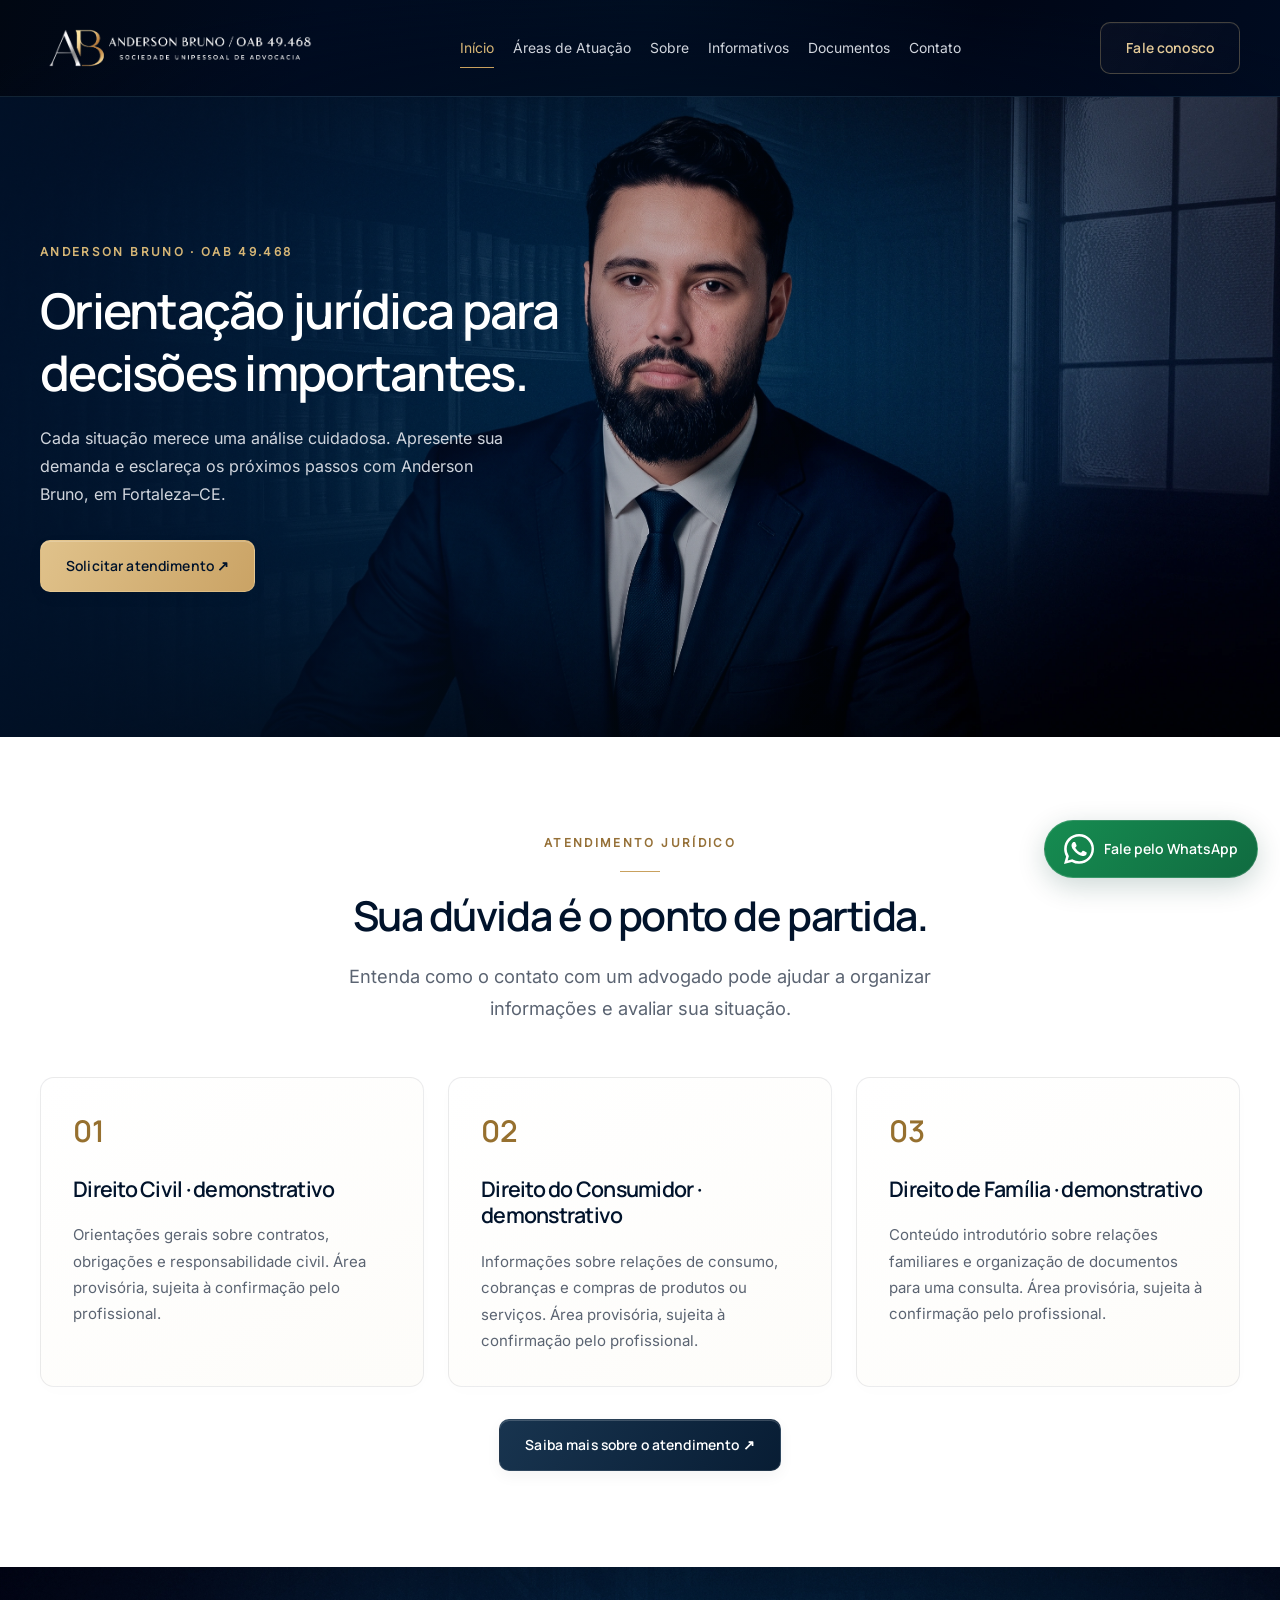
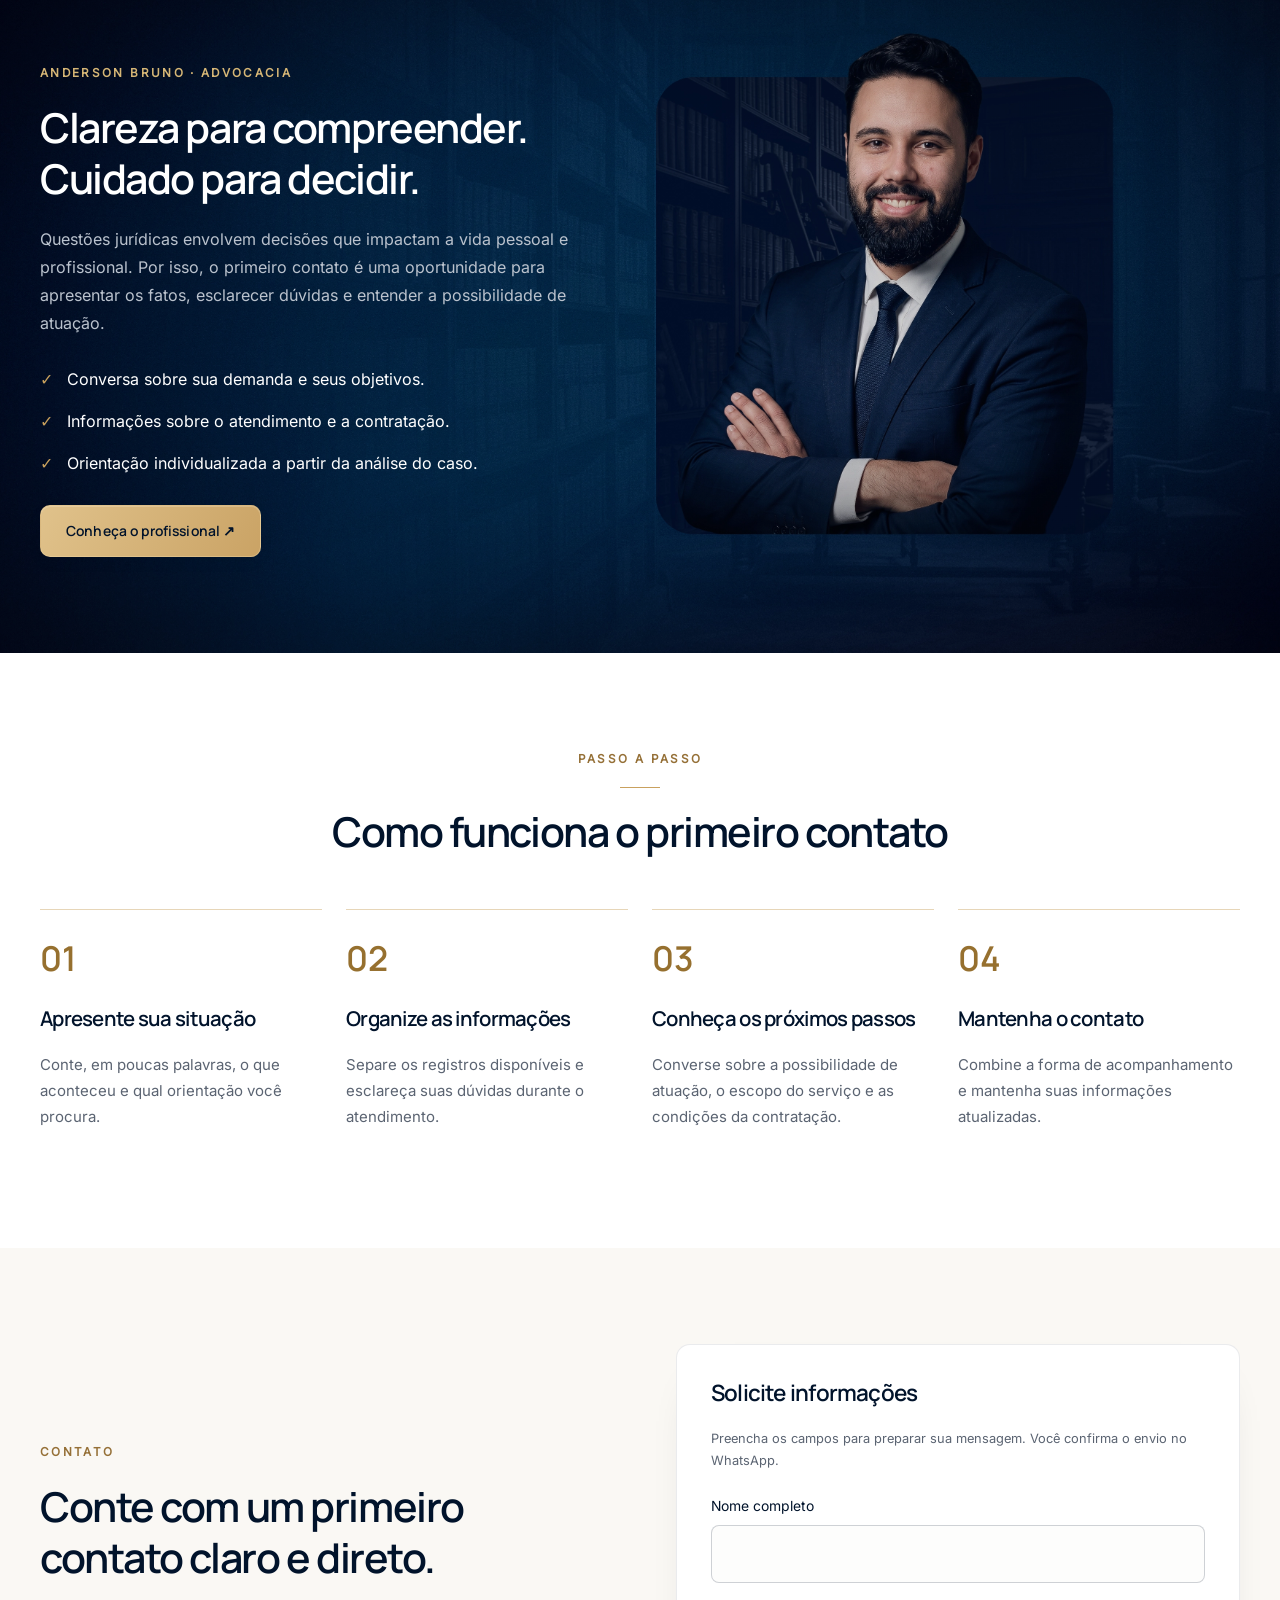
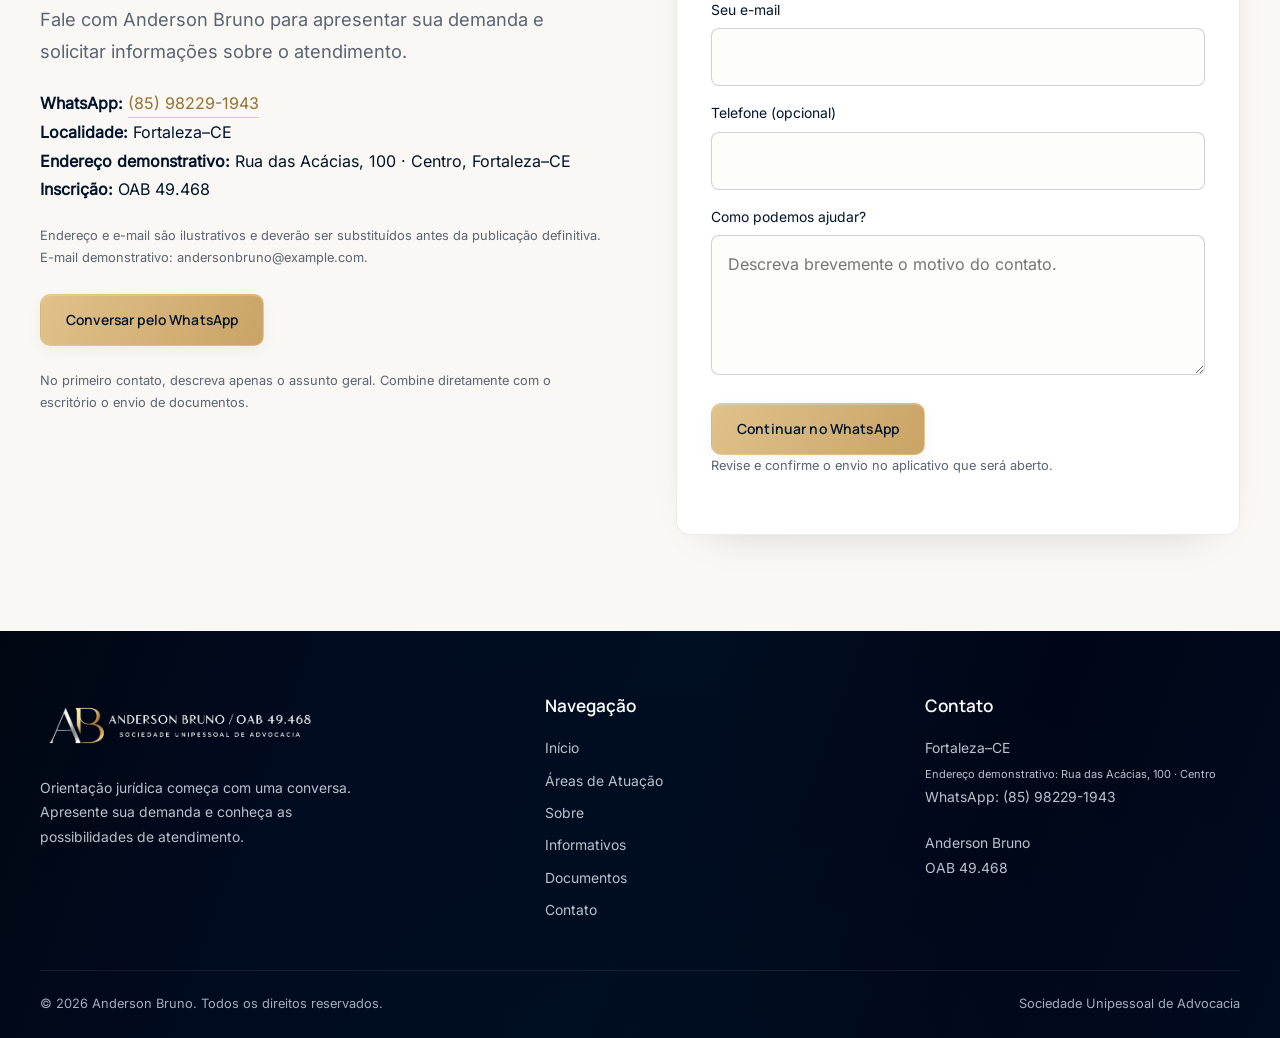
==== index.html @ 1661671a "Site institucional Dr. Anderson Bruno (versão estática para Hostinger) Co-Authored-By: Claude Opus 5" ====
<!doctype html>
<html lang="pt-BR"><head><meta charset="utf-8"><meta name="viewport" content="width=device-width,initial-scale=1"><title>Advocacia em Fortaleza | Anderson Bruno Advocacia</title><meta name="description" content="Conheça Anderson Bruno, OAB 49.468. Informações sobre atendimento jurídico em Fortaleza–CE e contato pelo WhatsApp."><meta name="theme-color" content="#01132b"><meta property="og:type" content="website"><meta property="og:locale" content="pt_BR"><meta property="og:title" content="Advocacia em Fortaleza | Anderson Bruno Advocacia"><meta property="og:description" content="Conheça Anderson Bruno, OAB 49.468. Informações sobre atendimento jurídico em Fortaleza–CE e contato pelo WhatsApp."><link rel="icon" href="assets/favicon.png"><link rel="stylesheet" href="assets/site.css"><script defer src="assets/config.js"></script><script defer src="assets/site.js"></script><script defer src="assets/motion.js"></script></head>
<body class="page-inicio"><a class="skip" href="#conteudo">Pular para o conteúdo</a><div class="progress" aria-hidden="true"></div><header class="header"><div class="container header-inner"><a class="logo" href="index.html" aria-label="Anderson Bruno — página inicial"><img src="assets/LOGOTIPO IMAGEM/LOGO-COMPLETO-(FUNDO-AZUL)-HORIZONTAL-TRANSPARENTE webp.webp" width="2557" height="559" alt="Anderson Bruno Advocacia"></a><button class="menu-toggle" type="button" aria-expanded="false" aria-controls="navigation">Menu ☰</button><nav class="nav" id="navigation" aria-label="Navegação principal"><a href="index.html" aria-current="page">Início</a><a href="areas-de-atuacao/">Áreas de Atuação</a><a href="sobre/">Sobre</a><a href="informativos/">Informativos</a><a href="documentos/">Documentos</a><a href="contato/">Contato</a></nav><a class="button outline header-cta" href="contato/">Fale conosco</a></div></header><main id="conteudo"><section class="hero" aria-labelledby="hero-title"><img class="hero-image" src="assets/banner-hero.webp" alt="" fetchpriority="high" loading="eager"><div class="container"><div class="hero-copy"><span class="eyebrow">Anderson Bruno · OAB 49.468</span><h1 id="hero-title">Orientação jurídica para decisões importantes.</h1><p>Cada situação merece uma análise cuidadosa. Apresente sua demanda e esclareça os próximos passos com Anderson Bruno, em Fortaleza–CE.</p><div class="actions"><a class="button " href="contato/">Solicitar atendimento <span aria-hidden="true">&nbsp;↗</span></a></div></div></div></section><section class="section white"><div class="container"><div class="center reveal"><span class="eyebrow">Atendimento jurídico</span><h2>Sua dúvida é o ponto de partida.</h2><p class="lead">Entenda como o contato com um advogado pode ajudar a organizar informações e avaliar sua situação.</p></div> <div class="grid"><article class="card reveal" style="--delay:0ms"><span class="card-number" aria-hidden="true">01</span><h3>Direito Civil · demonstrativo</h3><p>Orientações gerais sobre contratos, obrigações e responsabilidade civil. Área provisória, sujeita à confirmação pelo profissional.</p></article><article class="card reveal" style="--delay:80ms"><span class="card-number" aria-hidden="true">02</span><h3>Direito do Consumidor · demonstrativo</h3><p>Informações sobre relações de consumo, cobranças e compras de produtos ou serviços. Área provisória, sujeita à confirmação pelo profissional.</p></article><article class="card reveal" style="--delay:160ms"><span class="card-number" aria-hidden="true">03</span><h3>Direito de Família · demonstrativo</h3><p>Conteúdo introdutório sobre relações familiares e organização de documentos para uma consulta. Área provisória, sujeita à confirmação pelo profissional.</p></article></div><div class="actions" style="justify-content:center"><a class="button navy" href="areas-de-atuacao/">Saiba mais sobre o atendimento <span aria-hidden="true">&nbsp;↗</span></a></div></div></section><section class="section dark home-about"><div class="container split"><div class="reveal"><span class="eyebrow">Anderson Bruno · Advocacia</span><h2>Clareza para compreender.<br>Cuidado para decidir.</h2><p>Questões jurídicas envolvem decisões que impactam a vida pessoal e profissional. Por isso, o primeiro contato é uma oportunidade para apresentar os fatos, esclarecer dúvidas e entender a possibilidade de atuação.</p><ul class="checks"><li>Conversa sobre sua demanda e seus objetivos.</li><li>Informações sobre o atendimento e a contratação.</li><li>Orientação individualizada a partir da análise do caso.</li></ul><a class="button " href="sobre/">Conheça o profissional <span aria-hidden="true">&nbsp;↗</span></a></div><div aria-hidden="true"></div></div></section><section class="section white"><div class="container"><div class="center reveal"><span class="eyebrow">Passo a passo</span><h2>Como funciona o primeiro contato</h2></div><div class="grid four"><article class="step reveal" style="--delay:0ms"><span class="card-number">01</span><h3>Apresente sua situação</h3><p>Conte, em poucas palavras, o que aconteceu e qual orientação você procura.</p></article><article class="step reveal" style="--delay:80ms"><span class="card-number">02</span><h3>Organize as informações</h3><p>Separe os registros disponíveis e esclareça suas dúvidas durante o atendimento.</p></article><article class="step reveal" style="--delay:160ms"><span class="card-number">03</span><h3>Conheça os próximos passos</h3><p>Converse sobre a possibilidade de atuação, o escopo do serviço e as condições da contratação.</p></article><article class="step reveal" style="--delay:240ms"><span class="card-number">04</span><h3>Mantenha o contato</h3><p>Combine a forma de acompanhamento e mantenha suas informações atualizadas.</p></article></div></div></section><section class="section"><div class="container split"><div class="reveal"><span class="eyebrow">Contato</span><h2>Conte com um primeiro contato claro e direto.</h2><p class="lead">Fale com Anderson Bruno para apresentar sua demanda e solicitar informações sobre o atendimento.</p><p><strong>WhatsApp:</strong> <a class="text-link" href="https://wa.me/5585982291943">(85) 98229-1943</a><br><strong>Localidade:</strong> Fortaleza–CE<br><strong>Endereço demonstrativo:</strong> Rua das Acácias, 100 · Centro, Fortaleza–CE<br><strong>Inscrição:</strong> OAB 49.468</p><p class="small">Endereço e e-mail são ilustrativos e deverão ser substituídos antes da publicação definitiva. E-mail demonstrativo: andersonbruno@example.com.</p><div class="contact-links" data-contact-links></div><p class="small">No primeiro contato, descreva apenas o assunto geral. Combine diretamente com o escritório o envio de documentos.</p></div><div class="contact-box reveal"><h3>Solicite informações</h3><p class="small">Preencha os campos para preparar sua mensagem. Você confirma o envio no WhatsApp.</p><form id="contact-form"><label for="name">Nome completo</label><input id="name" name="name" autocomplete="name" required maxlength="120"><label for="email">Seu e-mail</label><input id="email" name="email" type="email" autocomplete="email" required maxlength="180"><label for="phone">Telefone (opcional)</label><input id="phone" name="phone" type="tel" autocomplete="tel" maxlength="30"><label for="message">Como podemos ajudar?</label><textarea id="message" name="message" required maxlength="2000" placeholder="Descreva brevemente o motivo do contato."></textarea><button class="button" type="submit" disabled>Continuar no WhatsApp</button><p id="form-status" class="small" role="status" aria-live="polite"></p><p id="contact-unavailable" class="small">Use o link de WhatsApp ao lado para falar diretamente com o escritório.</p></form></div></div></section></main><footer class="footer"><div class="container"><div class="footer-grid"><div><a class="logo" href="index.html" aria-label="Anderson Bruno — página inicial"><img src="assets/LOGOTIPO IMAGEM/LOGO-COMPLETO-(FUNDO-AZUL)-HORIZONTAL-TRANSPARENTE webp.webp" width="2557" height="559" alt="Anderson Bruno Advocacia"></a><p>Orientação jurídica começa com uma conversa. Apresente sua demanda e conheça as possibilidades de atendimento.</p></div><div><h2>Navegação</h2><nav class="footer-links" aria-label="Navegação do rodapé"><a href="index.html" aria-current="page">Início</a><a href="areas-de-atuacao/">Áreas de Atuação</a><a href="sobre/">Sobre</a><a href="informativos/">Informativos</a><a href="documentos/">Documentos</a><a href="contato/">Contato</a></nav></div><div><h2>Contato</h2><p>Fortaleza–CE<br><span class="small">Endereço demonstrativo: Rua das Acácias, 100 · Centro</span><br><a href="https://wa.me/5585982291943">WhatsApp: (85) 98229-1943</a></p><p>Anderson Bruno<br>OAB 49.468</p></div></div><div class="footer-bottom"><span>© 2026 Anderson Bruno. Todos os direitos reservados.</span><span>Sociedade Unipessoal de Advocacia</span></div></div></footer><button class="back-top" type="button" aria-label="Voltar ao topo">↑</button><a class="whatsapp-float" href="https://wa.me/5585982291943" target="_blank" rel="noopener noreferrer" aria-label="Conversar com Anderson Bruno pelo WhatsApp (abre em nova aba)"><svg viewBox="0 0 24 24" width="30" height="30" fill="currentColor" aria-hidden="true"><path d="M20.52 3.48A11.86 11.86 0 0 0 12.05 0C5.46 0 .1 5.35.1 11.94c0 2.1.55 4.15 1.6 5.96L0 24l6.27-1.64a11.94 11.94 0 0 0 5.77 1.47h.01C18.64 23.83 24 18.48 24 11.9c0-3.19-1.24-6.18-3.48-8.42ZM12.05 21.8a9.89 9.89 0 0 1-5.04-1.38l-.36-.21-3.72.97.99-3.63-.24-.37a9.88 9.88 0 0 1-1.51-5.24c0-5.47 4.45-9.92 9.92-9.92a9.85 9.85 0 0 1 7.01 2.91A9.85 9.85 0 0 1 22 11.94c0 5.47-4.45 9.92-9.95 9.86Zm5.44-7.43c-.3-.15-1.77-.87-2.04-.97-.27-.1-.47-.15-.67.15-.2.3-.77.97-.94 1.17-.17.2-.35.22-.65.07-.3-.15-1.26-.46-2.39-1.48-.89-.79-1.49-1.77-1.66-2.07-.17-.3-.02-.46.13-.61.13-.13.3-.35.45-.52.15-.18.2-.3.3-.5.1-.2.05-.37-.03-.52-.07-.15-.67-1.61-.92-2.21-.24-.58-.49-.5-.67-.51h-.57c-.2 0-.52.07-.79.37-.27.3-1.04 1.02-1.04 2.48s1.07 2.88 1.22 3.08c.15.2 2.1 3.21 5.09 4.5.71.31 1.27.49 1.71.63.72.23 1.38.2 1.9.12.58-.09 1.77-.72 2.02-1.42.25-.69.25-1.29.17-1.41-.07-.13-.27-.2-.57-.35Z"/></svg><span>Fale pelo WhatsApp</span></a></body></html>
---- assets/site.css ----
@font-face{font-family:Manrope;src:url('fonts/manrope-600.woff2') format('woff2');font-weight:600;font-display:swap}
@font-face{font-family:Inter;src:url('fonts/inter-400.woff2') format('woff2');font-weight:400;font-display:swap}
:root{--navy:#01132b;--deep:#000c1f;--gold:#c9a15e;--ivory:#faf8f4;--muted:#5b6472;--ease:cubic-bezier(.22,1,.36,1)}
*{box-sizing:border-box}html{scroll-behavior:smooth;scroll-padding-top:110px}body{margin:0;background:var(--ivory);color:var(--navy);font:400 16.05px/1.75 Inter,Arial,sans-serif}h1,h2,h3,h4{font-family:Manrope,Arial,sans-serif;font-weight:600;line-height:1.25;margin:0 0 20px;letter-spacing:-.035em}h1{font-size:clamp(36.38px,4.28vw,55.64px)}h2{font-size:clamp(29.96px,3.21vw,42.8px)}h3{font-size:22.47px}p{margin:0 0 22px}a{color:inherit;text-decoration:none}img{display:block;max-width:100%}button,input,textarea{font:inherit}button,a,input,textarea,summary{-webkit-tap-highlight-color:transparent}button,summary{cursor:pointer}button{color:inherit}a:focus-visible,button:focus-visible,input:focus-visible,textarea:focus-visible,summary:focus-visible{outline:2px solid var(--gold);outline-offset:5px}::selection{background:var(--gold);color:var(--navy)}
.container{width:min(1200px,calc(100% - 48px));margin:auto}
.section{padding:96px 0}
.white{background:#fff}
.dark{background:var(--navy);color:#fff}
.dark p{color:#bac2cd}
.eyebrow{display:block;color:#957037;font-size:11.77px;font-weight:bold;letter-spacing:.2em;text-transform:uppercase;margin-bottom:18px}
.dark .eyebrow,.hero .eyebrow,.page-head .eyebrow{color:#d6b676}
.lead{font-size:18.19px;max-width:650px;color:var(--muted)}
.center{text-align:center;max-width:700px;margin:0 auto 52px}
.center .lead{margin:auto}
.split{display:grid;grid-template-columns:1fr 1fr;gap:72px;align-items:center}
.grid{display:grid;grid-template-columns:repeat(3,1fr);gap:24px}
.grid.four{grid-template-columns:repeat(4,1fr)}
.actions{display:flex;flex-wrap:wrap;align-items:center;gap:18px;margin-top:32px}
.button{display:inline-flex;justify-content:center;align-items:center;min-height:48px;padding:12px 24px;border:1px solid transparent;border-radius:3px;background:var(--gold);color:var(--navy);font-size:13.91px;font-weight:bold;position:relative;overflow:hidden;transition:transform .35s var(--ease),box-shadow .35s,background .35s}
.button:hover{transform:translateY(-3px);background:#dfbd82;box-shadow:0 10px 26px #c9a15e26}
.button.outline{background:transparent;border-color:#c9a15e80;color:#e3c58c}
.button.navy{background:var(--navy);color:#fff}
.text-link{display:inline-block;color:#96702f;border-bottom:1px solid #c9a15e80;transition:color .2s}
.text-link:hover{color:var(--navy)}
.skip{position:fixed;top:-100px;left:16px;background:#fff;padding:12px;z-index:100}
.skip:focus{top:10px}
.header{position:sticky;top:0;z-index:40;background:var(--deep);color:#fff;transition:box-shadow .4s}
.header.scrolled{box-shadow:0 10px 30px #01132b33}
.header-inner{height:96px;display:flex;align-items:center;justify-content:space-between;gap:24px}
.logo{display:block;flex-shrink:0;width:280px;max-width:100%}
.logo img{width:100%;height:auto}
.nav{display:flex;gap:24px;align-items:center}
.nav a{font-size:13.91px;white-space:nowrap;position:relative;color:#d0d5dd;padding:8px 0}
.nav a:after{content:'';position:absolute;bottom:0;left:0;width:100%;height:1px;background:var(--gold);transform:scaleX(0);transform-origin:left;transition:transform .4s var(--ease)}
.nav a:hover:after,.nav a[aria-current]:after{transform:scaleX(1)}
.nav a[aria-current]{color:#d6b676}
.menu-toggle{display:none;border:1px solid #ffffff30;border-radius:3px;background:none;padding:7px 12px;color:#fff}
.hero{position:relative;isolation:isolate;overflow:hidden;min-height:640px;aspect-ratio:2922/1080;display:flex;align-items:center;background:var(--navy);color:#fff}
.hero-image{position:absolute;inset:0;width:100%;height:100%;object-fit:cover;object-position:88% center;z-index:-2;transform:none}
.hero:after{content:'';position:absolute;inset:0;background:linear-gradient(90deg,#01132bcc 0%,#01132b55 45%,transparent 75%);z-index:-1}
.hero-copy{max-width:560px;padding:75px 0}
.hero h1{font-size:clamp(36.38px,3.852vw,49.22px)}
.hero p{max-width:420px;color:#d0d5dd}
.hero-copy>*{animation:rise 1s var(--ease) both}
.hero-copy>:nth-child(2){animation-delay:.12s}
.hero-copy>:nth-child(3){animation-delay:.24s}
.hero-copy>:nth-child(4){animation-delay:.36s}
.page-head{position:relative;overflow:hidden;padding:72px 0 84px;background:var(--navy);color:#fff}
.page-head:after{content:'';position:absolute;width:450px;height:450px;right:-100px;top:-230px;border:1px solid #c9a15e30;border-radius:50%;box-shadow:0 0 0 45px #c9a15e08,0 0 0 90px #c9a15e04;pointer-events:none}
.page-head .lead{color:#bdc5d0}
.breadcrumb{font-size:12.84px;color:#c0c7d1;margin-bottom:30px}
.breadcrumb a{text-decoration:underline;text-underline-offset:4px}
.card{padding:32px;border:1px solid #01132b14;border-radius:4px;background:#fff;transition:transform .7s var(--motion-ease),box-shadow .7s,border-color .7s}
.card:hover{transform:translateY(-6px);border-color:#c9a15e70;box-shadow:0 24px 50px -28px #01132b40}
.card p{font-size:14.98px;color:var(--muted);margin-bottom:0}
.card-number{display:block;color:#96702f;font:600 29.96px Manrope,sans-serif;margin-bottom:25px}
.card h3{font-size:21.4px}
.checks{padding:0;list-style:none;margin:28px 0}
.checks li{display:flex;gap:14px;margin:14px 0}
.checks li:before{content:'✓';color:var(--gold)}
.brand-panel{min-height:370px;display:flex;flex-direction:column;align-items:center;justify-content:center;padding:45px;position:relative;background:radial-gradient(ellipse at 50% 45%,#c9a15e20,transparent 70%),#051c3c;border:1px solid #c9a15e33;overflow:hidden}
.brand-panel:before,.brand-panel:after{content:'';position:absolute;border:1px solid #c9a15e22;border-radius:50%;width:440px;height:440px;pointer-events:none}
.brand-panel:after{width:360px;height:360px}
.brand-panel img{position:relative;z-index:1;width:100%}
.brand-panel p{position:relative;text-align:center;font-size:12.84px;letter-spacing:.15em;color:#d6b676;margin:32px 0 0}
.step{border-top:1px solid #c9a15e70;padding-top:25px}
.step p{color:var(--muted);font-size:14.98px}
.step h3{font-size:20.33px}
.step .card-number{font-size:34.24px}
.quote-panel{border-left:2px solid var(--gold);padding:18px 0 18px 32px}
.quote-panel p{font:600 clamp(24.61px,3.21vw,36.38px)/1.5 Manrope,sans-serif;color:var(--navy);margin:0}
.faq-list{max-width:850px;margin:auto}
.faq-list details{border-bottom:1px solid #01132b20}
.faq-list summary{list-style:none;padding:23px 40px 23px 0;position:relative;font-family:Manrope,sans-serif}
.faq-list summary::-webkit-details-marker{display:none}
.faq-list summary:after{content:'+';position:absolute;right:5px;font-size:23.54px;color:#96702f;transition:transform .3s}
.faq-list details[open] summary:after{transform:rotate(45deg)}
.faq-list details p{color:var(--muted);padding-right:35px}
.faq-list details[open] p{animation:rise .4s var(--ease)}
.faq-group{margin-top:48px}
.faq-group h2{font-size:26.75px}
.cta{background:linear-gradient(115deg,#051c3c,#01132b);color:#fff;padding:64px 0}
.cta .container{display:flex;justify-content:space-between;gap:40px;align-items:center}
.cta h2{font-size:32.1px;max-width:650px}
.cta p{margin:0;color:#bac2cd;max-width:600px}
.cta .button{flex-shrink:0}
.contact-box{padding:34px;background:#fff;border:1px solid #01132b15;box-shadow:0 18px 48px -35px #01132b50}
.contact-box label{display:block;font-size:13.91px;margin:15px 0 6px}
.contact-box input,.contact-box textarea{width:100%;border:1px solid #01132b30;border-radius:3px;padding:12px 14px;background:#fff;color:var(--navy)}
.contact-box textarea{min-height:140px;resize:vertical}
.contact-box .button{margin-top:20px}
.small{font-size:12.84px;color:var(--muted)}
.notice{padding:16px 20px;border-left:2px solid var(--gold);background:#c9a15e12;margin-top:24px}
.contact-links{display:flex;gap:15px;flex-wrap:wrap;margin:24px 0}[hidden]{display:none!important}
.footer{padding:64px 0 0;background:var(--navy);color:#fff}
.footer-grid{display:grid;grid-template-columns:1.4fr 1fr 1fr;gap:64px}
.footer p,.footer a:not(.logo){color:#bac2cd;font-size:13.91px}
.footer p{max-width:340px;margin-top:20px}
.footer h2{font-size:17.12px;letter-spacing:0}
.footer-links{display:grid;gap:8px}
.footer a:hover{color:#e3c58c}
.footer-bottom{margin-top:48px;border-top:1px solid #ffffff15;padding:22px 0;color:#a2adbd;font-size:12.84px;display:flex;justify-content:space-between;gap:15px}
.back-top{position:fixed;right:20px;bottom:24px;width:44px;height:44px;border:1px solid #c9a15e88;background:var(--navy);color:#e3c58c;border-radius:50%;opacity:0;visibility:hidden;transform:translateY(15px);transition:opacity .3s,transform .3s,visibility .3s;z-index:30}
.back-top.visible{opacity:1;visibility:visible;transform:none}
.reveal.pending{opacity:0;transform:translateY(26px);transition:opacity .8s var(--ease),transform .9s var(--ease);transition-delay:var(--delay,0ms)}
.reveal.pending.visible{opacity:1;transform:none}
.progress{position:fixed;top:0;left:0;height:2px;background:var(--gold);z-index:60;width:100%;transform:scaleX(0);transform-origin:left;pointer-events:none}
@keyframes rise{from{opacity:0;transform:translateY(20px)}to{opacity:1;transform:none}}
.hero{width:100%}
@media(max-width:600px){.hero-image{object-position:64% center}}

@media(max-width:1100px){.header-inner{height:82px}
.header-cta{display:none}
.nav{gap:16px}
.logo{width:235px}
.grid.four{grid-template-columns:repeat(2,1fr)}}
@media(max-width:1050px){.header-inner{flex-wrap:wrap;height:auto;min-height:82px;padding:16px 0}
.menu-toggle{display:block}
.nav{width:100%;display:flex;flex-wrap:wrap;padding:12px 0}
.js .nav{display:none}
.js .nav.is-open{display:flex;animation:rise .35s var(--ease)}
.nav a{padding:10px 0;width:calc(50% - 16px)}}
@media(max-width:900px){.header-inner{flex-wrap:wrap;height:auto;min-height:82px;padding:16px 0}
.menu-toggle{display:block}
.nav{width:100%;display:flex;flex-wrap:wrap;padding:12px 0}
.js .nav{display:none}
.js .nav.is-open{display:flex;animation:rise .35s var(--ease)}
.nav a{padding:10px 0;width:calc(50% - 16px)}
.split{gap:40px}
.grid{grid-template-columns:repeat(2,1fr)}
.footer-grid{gap:30px;grid-template-columns:1.4fr 1fr}
.footer-grid>:last-child{grid-column:1/-1}
.hero{aspect-ratio:auto}
.hero:after{background:linear-gradient(90deg,#01132bef,#01132b66)}
.hero-image{object-position:78% center}
.hero-copy{max-width:500px}}
@media(max-width:600px){.container{width:calc(100% - 40px)}
.section{padding:64px 0}
.logo{width:215px}
.split,.grid,.grid.four,.footer-grid{grid-template-columns:1fr}
.hero{min-height:620px}
.hero-copy{padding:70px 0}
.hero:after{background:#01132bb8}
.hero h1{font-size:38.52px}
.hero p{max-width:330px}
.page-head{padding:42px 0 60px}
.page-head h1{font-size:36.38px}
.center{margin-bottom:36px}
.brand-panel{min-height:280px;padding:32px}
.cta .container{display:block}
.cta .button{margin-top:28px}
.footer-bottom{flex-direction:column}
.contact-box{padding:24px}
.card{padding:26px}
.footer{padding-top:48px}
.footer-grid>:last-child{grid-column:auto}}
@media(prefers-reduced-motion:reduce){html{scroll-behavior:auto}*,*:before,*:after{animation:none!important;transition:none!important}
.reveal.pending{opacity:1;transform:none}
.hero-image{transform:none}}

/* Novas áreas de conteúdo, valores institucionais e materiais de leitura. */
.provisional{background:linear-gradient(105deg,#c9a15e12,#fffaf1);border-left-color:#b68b4c}
.provisional strong{color:#72511f}
.values-grid .card{min-height:260px;background:linear-gradient(145deg,#fff 0%,#faf8f4 100%)}
.values-grid .card h3{font-size:24px}
.resource-grid{align-items:stretch;margin-top:36px}
.resource-card,.document-card{display:flex;flex-direction:column;align-items:flex-start;min-height:100%}
.resource-card .eyebrow{font-size:10px;letter-spacing:.16em;margin-bottom:14px}
.resource-card h2,.document-card h2{font-size:23px;letter-spacing:-.025em}
.resource-card p,.document-card p{font-size:15px;color:var(--muted)}
.resource-card .text-link{margin-top:auto;font-size:13px}
.document-card{background:linear-gradient(145deg,#fff 0%,#faf8f4 100%)}
.document-card .card-number{font-size:12px;letter-spacing:.15em;margin-bottom:22px}
.document-card .button{margin-top:auto}
.document-note{max-width:760px;margin:30px auto 0;text-align:center}
.footer .small{color:#bac2cd;font-size:11px}
.page-documentos .whatsapp-float,.page-informativos .whatsapp-float{width:58px;min-width:58px;height:58px;padding:0;gap:0}
.page-documentos .whatsapp-float span,.page-informativos .whatsapp-float span{display:none}
.documents-intro .split{gap:64px}
.featured-download{position:relative;isolation:isolate;overflow:hidden;padding:34px;border:1px solid #ffffff18;border-radius:10px;background:radial-gradient(circle at 100% 0%,#c9a15e20 0%,transparent 38%),linear-gradient(135deg,#071a33,#0b2b52 100%);color:#fff;box-shadow:0 22px 54px -32px #01132b70}
.featured-download:after{content:'';position:absolute;z-index:-1;width:210px;height:210px;right:-105px;top:-110px;border:1px solid #ffffff14;border-radius:50%;box-shadow:0 0 0 28px #ffffff08,0 0 0 56px #ffffff05}
.featured-download .file-icon{margin-bottom:20px}
.featured-download .eyebrow{font-size:11.77px;margin-bottom:10px;color:#ddc28f}
.featured-download h3{font-size:26px;max-width:390px}
.featured-download p{color:#d1d9e4;font-size:16.05px;max-width:430px;line-height:1.7}
.documents-intro .small{font-size:14px;line-height:1.7}
.featured-actions{display:flex;align-items:center;gap:18px;flex-wrap:wrap;margin-top:24px}
.featured-actions .button{min-height:40px;padding:9px 15px;font-size:12px}
.featured-actions .text-link{color:#f5f0e8;border-color:#ffffff50;font-size:12px}
.file-icon{width:42px;height:42px;display:grid;place-items:center;border-radius:10px;background:#ffffff16;color:#ead29f;font:700 10px/1 Manrope,Arial,sans-serif;letter-spacing:.05em}
.documents-benefits{background:#f3f4f5}
.documents-benefits-grid .grid{gap:18px}
.documents-benefits-grid .card{padding:24px;border:1px solid #01132b0c;border-radius:9px;box-shadow:0 8px 24px -22px #01132b40}
.documents-benefits-grid .card-number{width:38px;height:38px;display:grid;place-items:center;margin:0 0 18px;border-radius:9px;background:#eef0f4;font-size:13px;color:#52627d}
.documents-benefits-grid .card h3{font-size:20px}
.documents-benefits-grid .card p{font-size:16px}
.documents-process-grid{align-items:start;gap:58px}
.documents-process-grid>div:first-child>h2,.available-documents>h2{font-size:32px}
.document-steps{list-style:none;padding:0;margin:28px 0 0}
.document-steps li{position:relative;display:flex;gap:16px;padding:0 0 22px}
.document-steps li:not(:last-child):after{content:'';position:absolute;left:17px;top:38px;bottom:0;width:1px;background:#01132b18}
.document-steps li>span{z-index:1;width:36px;height:36px;flex:0 0 36px;display:grid;place-items:center;border-radius:50%;background:#09264a;color:#fff;font:600 12px Manrope,Arial,sans-serif}
.document-steps h3{margin:3px 0 5px;font-size:18px;letter-spacing:-.01em}
.document-steps p{margin:0;color:var(--muted);font-size:15.75px}
.available-documents{padding:26px;border:1px solid #01132b12;border-radius:10px;background:#fff;box-shadow:0 16px 42px -34px #01132b70}
.available-documents>.eyebrow{font-size:10px;margin-bottom:8px}
.document-row{display:grid;grid-template-columns:42px minmax(0,1fr);gap:14px;align-items:center;padding:18px 0;border-top:1px solid #01132b12}
.small-file{background:#09264a;color:#ecd6a8}
.document-row-copy{min-width:0}
.document-year{font-size:10.5px;font-weight:700;letter-spacing:.13em;color:#7b8492}
.document-row h3{font-size:18px;margin:5px 0;letter-spacing:-.01em}
.document-row p{font-size:15.5px;line-height:1.6;color:var(--muted);margin:0}
.document-row-actions{grid-column:2;display:flex;gap:8px;margin-top:-3px}
.document-row-actions a{font-size:13.5px;color:#314969;padding:6px 11px;border:1px solid #d9dee6;border-radius:20px;transition:background .25s,border .25s}
.document-row-actions a:hover{background:#f1f3f6;border-color:#b7c0cd}
.documents-help{margin-top:18px;padding:16px;border-radius:8px;background:#eff1f5;color:#263a58}
.documents-help strong{font:600 16px Manrope,Arial,sans-serif}
.documents-help p{font-size:15px;line-height:1.6;color:#5a6574;margin:8px 0}
.documents-help .text-link{font-size:14px}
.documents-disclaimer{padding:14px 0 38px;background:#fff}
.documents-disclaimer .document-note{margin:0 auto;font-size:13.8px}
@media(max-width:900px){.values-grid{grid-template-columns:repeat(2,1fr)}}
@media(max-width:600px){.values-grid{grid-template-columns:1fr}.values-grid .card{min-height:0}}
@media(max-width:900px){.documents-intro .split,.documents-process-grid{gap:36px}.available-documents{padding:22px}}
@media(max-width:600px){.featured-download{padding:26px}.featured-download h3{font-size:23px}.documents-benefits-grid .grid{grid-template-columns:1fr}.documents-process-grid>div:first-child>h2,.available-documents>h2{font-size:27px}.available-documents{padding:20px}.document-row{grid-template-columns:36px minmax(0,1fr);gap:11px}.document-row .file-icon{width:36px;height:36px}}

/* Acabamento visual: profundidade discreta e uma cadência única de movimento. */
:root{--motion-ease:cubic-bezier(.22,1,.36,1)}
.header{
  background:radial-gradient(ellipse at 52% 110%,rgba(0,14,33,.78) 0%,rgba(0,11,32,.42) 42%,transparent 76%),linear-gradient(110deg,#010712 0%,#000b20 25%,#000e21 50%,#000616 75%,#000b20 100%);
  border-bottom:1px solid rgba(70,119,153,.25);
  backdrop-filter:blur(18px);
  -webkit-backdrop-filter:blur(18px);
}
.header.scrolled{box-shadow:0 8px 35px #000c1f26}
.header-inner{gap:20px}
.nav{gap:19px}
.page-head{
  background-color:#010712;
  background-image:linear-gradient(100deg,rgba(1,7,18,.76),rgba(0,11,32,.5) 48%,rgba(0,6,22,.67)),url('banner-paginas.webp');
  background-size:cover;
  background-position:center 56%;
}
.page-head:after{opacity:.45}
.dark{background:linear-gradient(125deg,#03162e,#0d243d 65%,#071a30)}
.home-about{isolation:isolate;background-image:linear-gradient(90deg,rgba(1,7,18,.24),rgba(0,11,32,.12) 52%,rgba(0,6,22,.2)),url('banner-container-3-home.webp');background-size:cover;background-position:center 52%}
.footer{background:radial-gradient(ellipse at 52% 110%,rgba(0,14,33,.78) 0%,rgba(0,11,32,.42) 42%,transparent 76%),linear-gradient(110deg,#010712 0%,#000b20 25%,#000e21 50%,#000616 75%,#000b20 100%)}
.hero{background:radial-gradient(ellipse at 70% 30%,#23425e,#091d33 65%,#01132b)}
.hero-image,.js .hero-image{opacity:1;transition:none;will-change:auto}
.hero-copy{max-width:585px}
.hero p{max-width:465px}
.button{
  min-height:52px;padding:13px 25px;border-radius:10px;
  font-family:Manrope,Arial,sans-serif;font-weight:600;letter-spacing:.01em;
  background:linear-gradient(120deg,#e0c28b,#caa365);
  border:1px solid #eed5a45c;box-shadow:0 5px 15px #000c1f0c,inset 0 1px 0 #ffffff30;
  transition:transform .72s var(--motion-ease),box-shadow .72s,border-color .72s,filter .72s;
}
.button:before{
  content:'';position:absolute;inset:0;pointer-events:none;
  background:linear-gradient(110deg,transparent 15%,#ffffff24 48%,transparent 80%);
  transform:translateX(-130%);transition:transform .85s var(--motion-ease);
}
.button:hover{background:linear-gradient(120deg,#e0c28b,#caa365);transform:translateY(-2px);box-shadow:0 12px 28px #000c1f1c;filter:brightness(1.04)}
.button:hover:before{transform:translateX(130%)}
.button span{display:inline-block;transition:transform .5s var(--motion-ease)}
.button:hover span{transform:translate(2px,-2px)}
.button:active{transform:translateY(0) scale(.985)}
.button:disabled{opacity:.6;cursor:not-allowed;transform:none;box-shadow:none}
.button.outline{background:linear-gradient(120deg,#ffffff08,#ffffff02);border-color:#d7bc854d;color:#e4ca98;box-shadow:inset 0 1px 0 #ffffff08}
.button.outline:hover{border-color:#d7bc8590;background:linear-gradient(120deg,#ffffff12,#ffffff05)}
.button.navy{background:linear-gradient(120deg,#18344f,#081d34);color:#fff;border-color:#ffffff1a}
.button.navy:hover{background:linear-gradient(120deg,#18344f,#081d34)}
.menu-toggle{border-radius:10px;background:linear-gradient(120deg,#ffffff0b,#ffffff03);border-color:#ffffff24;min-height:46px;transition:background .35s,border-color .35s}
.menu-toggle:hover{background:#ffffff12;border-color:#c9a15e66}
.card,.contact-box{border-radius:14px}
.card{background:linear-gradient(150deg,#fff,#fdfcf9);box-shadow:0 4px 20px #01132b03}
.brand-panel{border-radius:14px}
.brand-panel img{height:auto;flex-shrink:0}
.contact-box input,.contact-box textarea{border-radius:8px;padding:14px 16px;transition:border-color .3s,box-shadow .3s;background:#fdfdfc}
.contact-box input:focus,.contact-box textarea:focus{border-color:#b99155;box-shadow:0 0 0 3px #c9a15e14}
.text-link{transition:color .3s,border-color .3s}
main{animation:none}
.hero-copy>*{animation:quick-arrive .35s var(--motion-ease) both}
.hero-copy>:nth-child(n){animation-delay:0s}
.page-head .breadcrumb{animation:none}
.page-head .reveal{opacity:1!important;transform:none!important;transition:none!important}
.page-head .reveal>*{animation:quick-arrive .3s var(--motion-ease) both}
.page-head .eyebrow,.page-head h1,.page-head .lead{animation-delay:0s}
.reveal.pending{transform:translate3d(0,30px,0);transition:opacity 1.1s var(--motion-ease),transform 1.25s var(--motion-ease);transition-delay:var(--delay,0ms)}
.reveal.pending.visible{transform:none;opacity:1}
.card.reveal.visible{transition:opacity 1.1s var(--motion-ease),transform .65s var(--motion-ease),box-shadow .5s,border-color .5s}
.card.reveal.visible:hover{transform:translateY(-5px)}
.faq-list details[open] p{animation:content-arrive .6s var(--motion-ease)}
@keyframes page-arrive{from{opacity:0}to{opacity:1}}
@keyframes content-arrive{from{opacity:0;transform:translate3d(0,22px,0)}to{opacity:1;transform:none}}
@keyframes quick-arrive{from{opacity:.88;transform:translate3d(0,5px,0)}to{opacity:1;transform:none}}
@view-transition{navigation:none}
::view-transition-old(root){animation:page-leave .28s ease both}
::view-transition-new(root){animation:page-arrive .8s var(--motion-ease) both}
@keyframes page-leave{to{opacity:0}}
@media(min-width:901px) and (max-width:1200px){.header-cta{display:none}.nav{gap:15px}.logo{width:235px}}
@media(max-width:900px){.hero-copy{max-width:535px}.nav a{font-size:15px}}
@media(max-width:600px){
  .home-about{background-position:57% center;background-image:linear-gradient(90deg,rgba(1,7,18,.76),rgba(0,11,32,.64) 66%,rgba(0,6,22,.3)),url('banner-container-3-home.webp')}
  .hero-image{object-position:64% center}
  .hero:after{background:linear-gradient(100deg,#01132bdd,#01132b8c 70%,#01132b66)}
  .hero-copy{padding:74px 0}.hero p{max-width:350px}
  .header-inner{gap:12px}.menu-toggle{font-size:14px;padding:8px 10px}
  .button{padding:13px 21px}.contact-box input,.contact-box textarea{font-size:16px}
}
.whatsapp-float{position:fixed;right:22px;bottom:calc(22px + env(safe-area-inset-bottom,0px));z-index:35;display:flex;align-items:center;justify-content:center;gap:10px;min-height:58px;padding:13px 19px;border-radius:50px;background:linear-gradient(130deg,#168c51,#106b40);color:#fff;border:1px solid #ffffff26;box-shadow:0 8px 28px #063c3433;font:600 14px/1.3 Manrope,Arial,sans-serif;transition:transform .45s var(--motion-ease),box-shadow .45s;animation:quick-arrive .3s var(--motion-ease) both}
.whatsapp-float svg{flex-shrink:0}
.whatsapp-float:hover{transform:translateY(-3px);box-shadow:0 12px 32px #063c344d}
.whatsapp-float:active{transform:scale(.97)}
.back-top{bottom:calc(96px + env(safe-area-inset-bottom,0px));right:28px}
@media(max-width:600px){.whatsapp-float{width:58px;padding:13px;right:18px;bottom:calc(18px + env(safe-area-inset-bottom,0px))}.whatsapp-float span{display:none}.back-top{right:25px;bottom:calc(90px + env(safe-area-inset-bottom,0px))}}
@media(max-width:360px){.logo{width:195px}}
/* Motion nativo: movimento independente do carregamento e do hover. */
.motion-enabled .hero-copy>*,.motion-enabled .page-head .reveal>*,.motion-enabled .page-head .breadcrumb{animation:none}
.motion-enabled .reveal{opacity:1;transform:none}
.motion-enabled .faq-list details[open] p{animation:none}
.motion-enabled .hero-copy>:nth-child(2){animation-delay:0s}
.motion-enabled .hero-copy>:nth-child(3){animation-delay:0s}
.motion-enabled .hero-copy>:nth-child(4){animation-delay:0s}
.motion-enabled .center .eyebrow:after{animation:none}
.motion-enabled .whatsapp-float{animation:none}
.motion-enabled .page-head:after{animation:none}
.motion-enabled .page-head:after{animation:none}
.motion-enabled .brand-panel:before,.motion-enabled .brand-panel:after{animation:none}
.motion-enabled .center .eyebrow:after{content:'';display:block;width:40px;height:1px;background:var(--gold);margin:17px auto 0;transform-origin:center}
.motion-enabled .card{position:relative;overflow:hidden}
.motion-enabled .card:after{content:'';position:absolute;bottom:0;left:0;right:0;height:2px;background:linear-gradient(90deg,#c9a15e,transparent);transform:scaleX(0);transform-origin:left;transition:transform .6s var(--motion-ease)}
.motion-enabled .card:hover:after{transform:scaleX(1)}
.motion-enabled .card-number{transition:transform .8s var(--motion-ease),color .6s}
.motion-enabled .card:hover .card-number{transform:translateY(-3px) scale(1.06);transform-origin:left;color:#b8863e}
.motion-enabled .button:hover{transform:translateY(-2px);box-shadow:0 10px 23px #000c1f18}
.motion-enabled .button:active{transform:translateY(0)}
.motion-enabled .button:before{content:none}
.motion-enabled .nav a{transition:color .6s,translate .7s var(--motion-ease)}
.motion-enabled .nav a:hover{translate:0 -2px;color:#e4ca98}
.motion-enabled .brand-panel img{transition:transform 1.1s var(--motion-ease)}
.motion-enabled .brand-panel:hover img{transform:none}
.motion-enabled .contact-box{transition:box-shadow .5s,border-color .5s}
.motion-enabled .contact-box:focus-within{border-color:#c9a15e70;box-shadow:0 20px 50px -28px #01132b33}
@media(prefers-reduced-motion:reduce){
  main,.hero-copy>*,.page-head .reveal>*,.page-head .breadcrumb{animation:none}
  .hero-image,.js .hero-image{opacity:1;transform:none;transition:none;will-change:auto}
  .reveal.pending{transform:none;opacity:1}
  ::view-transition-old(root),::view-transition-new(root){animation:none}
}
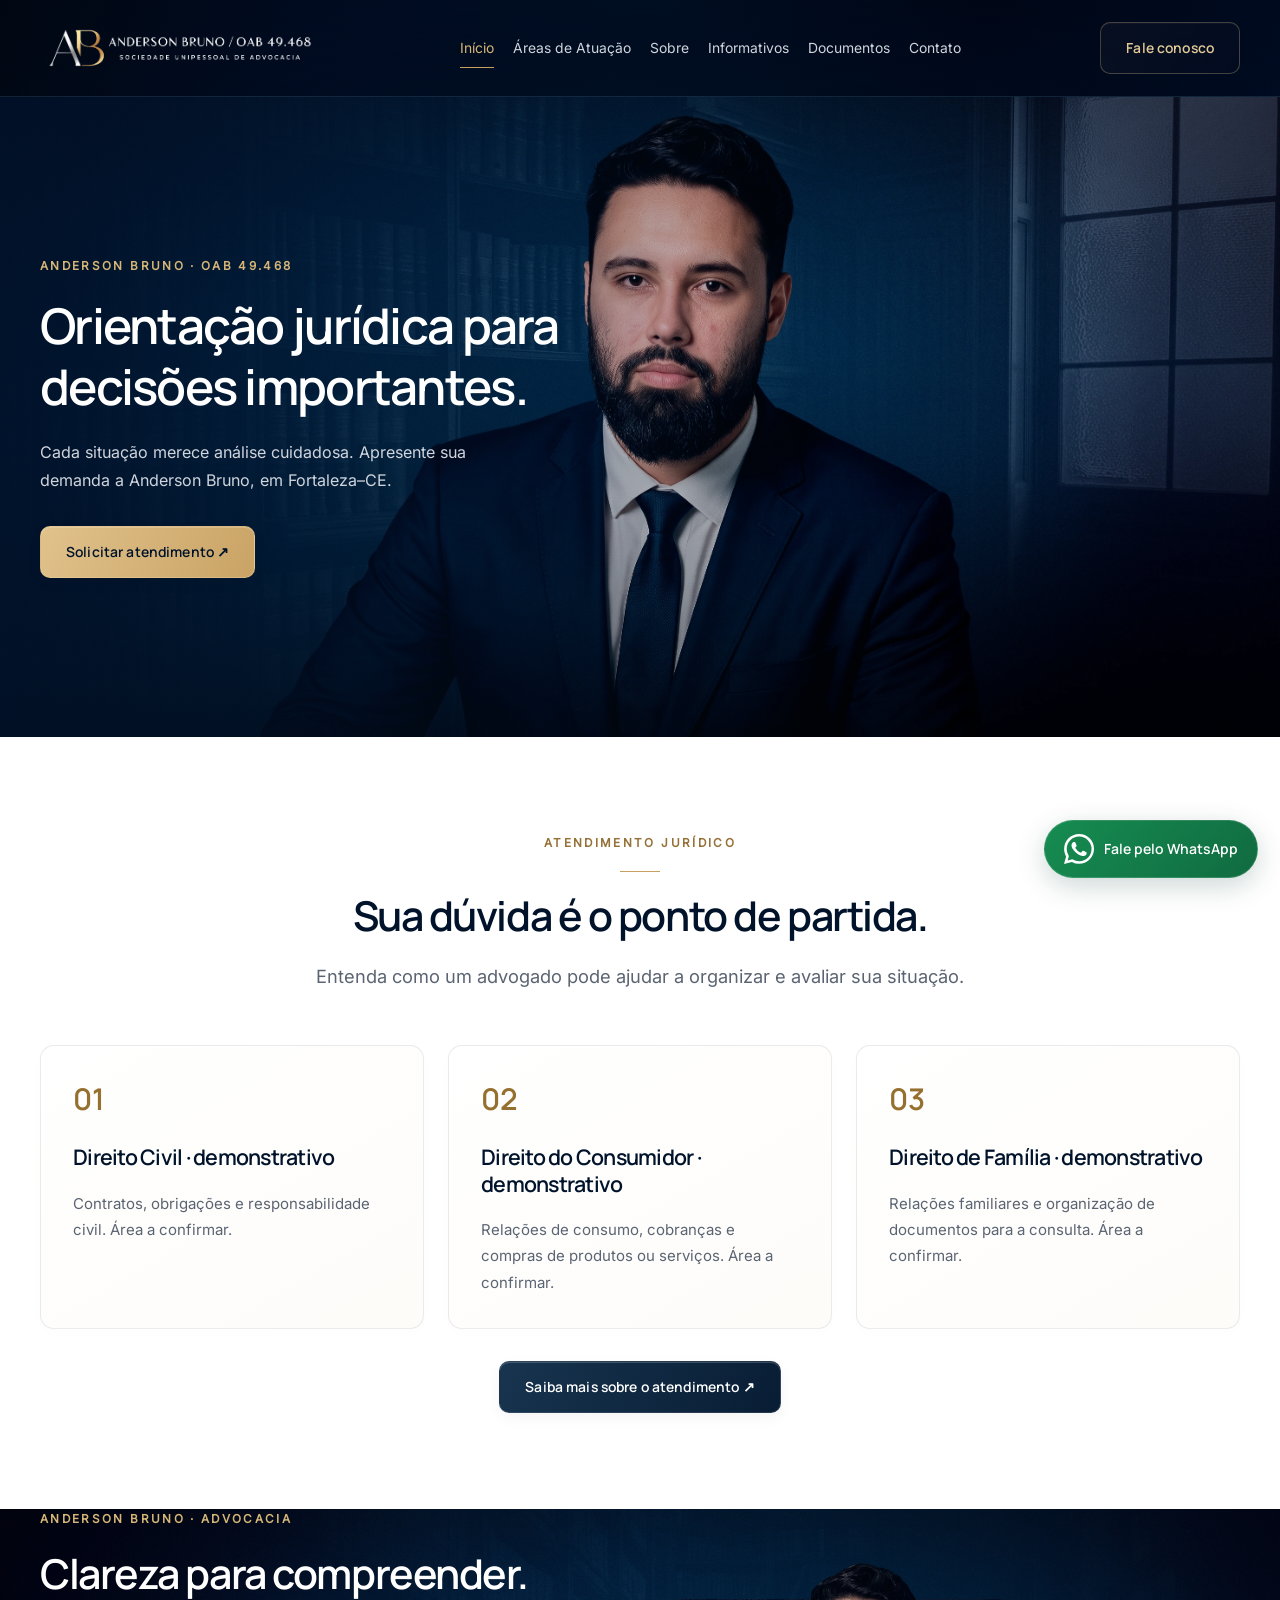
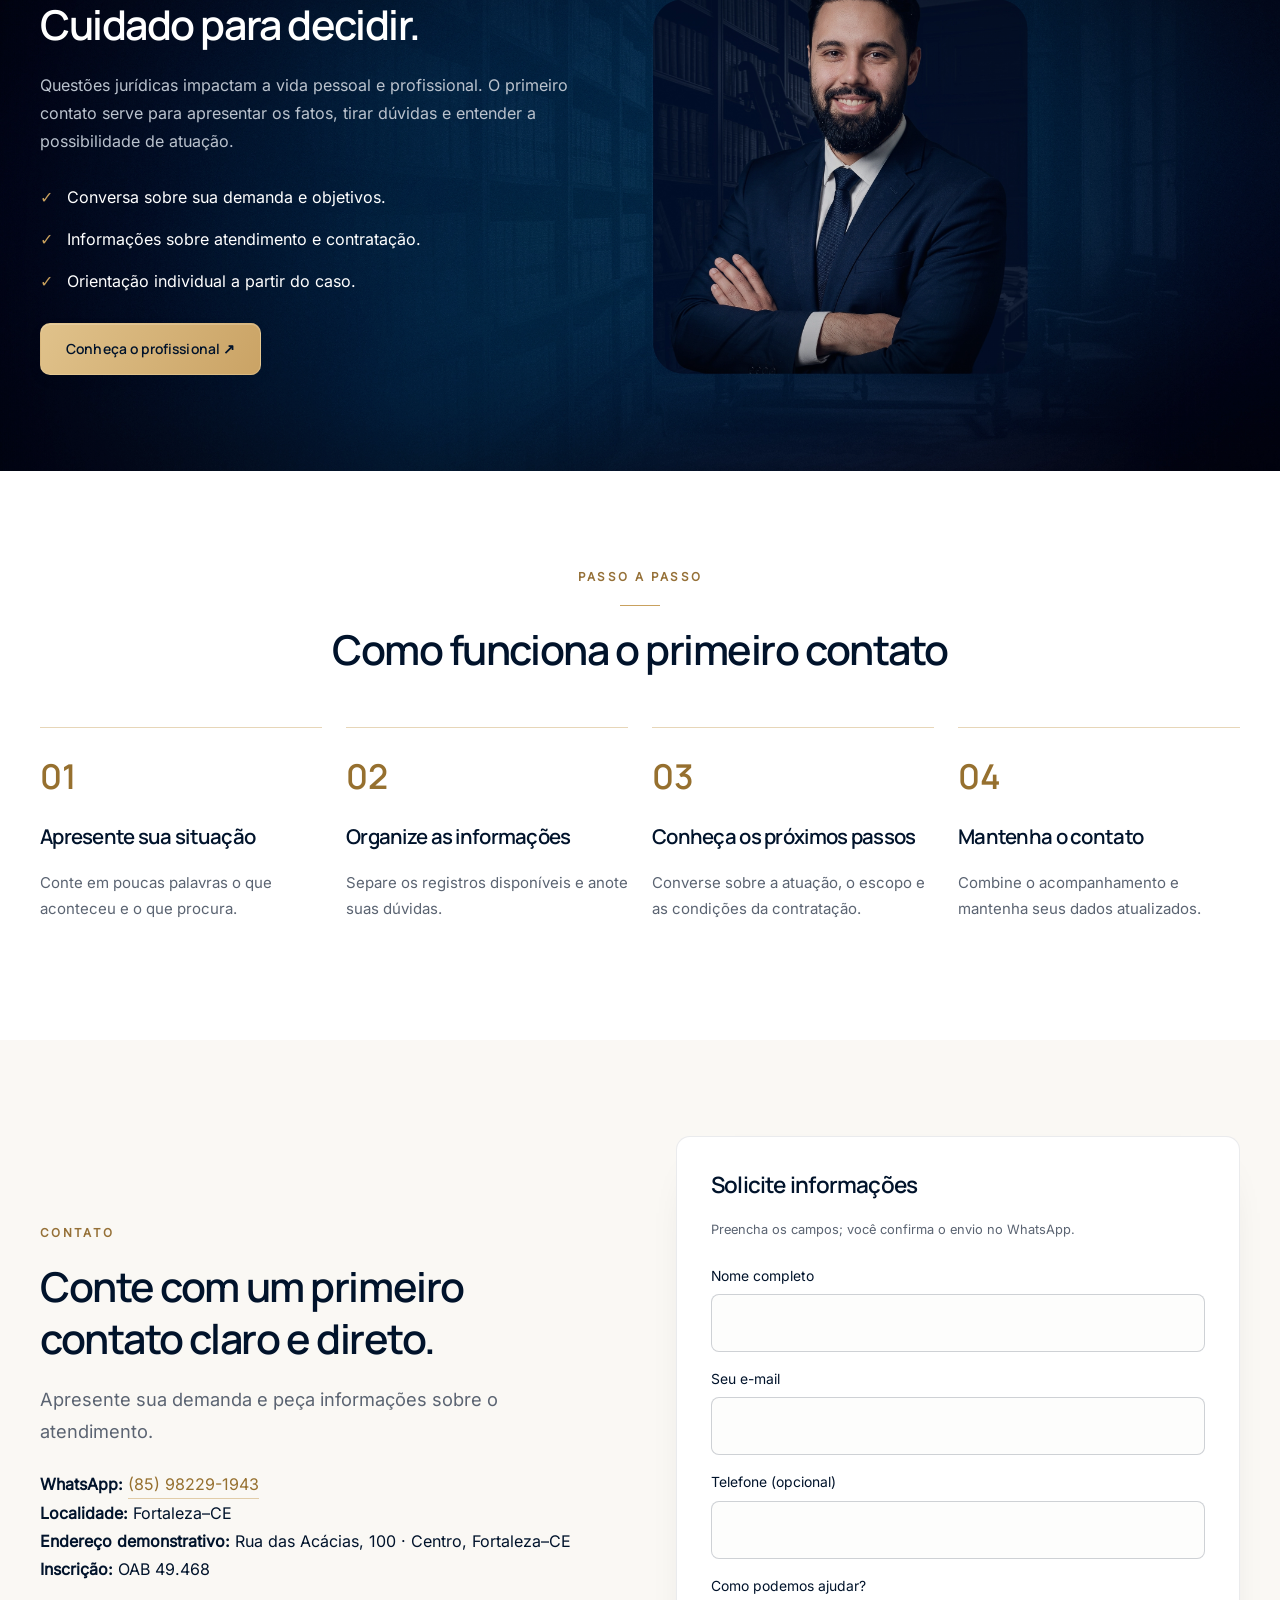
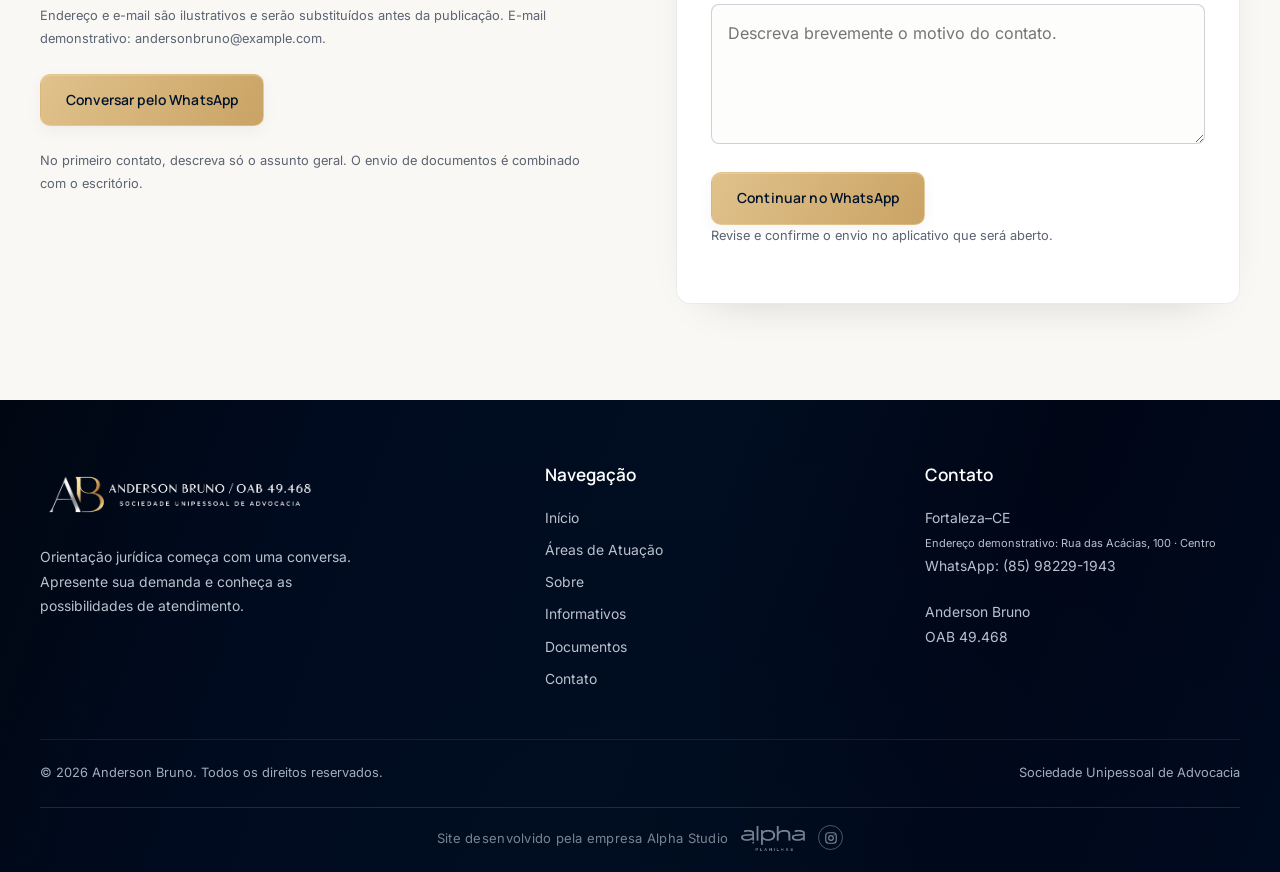
==== commit 1353479e: "Ajustes de mobile e tablet, textos mais curtos e crédito Alpha Studio - Hero e seção Clareza: foto e" ====
--- a/index.html
+++ b/index.html
@@ -1,3 +1,3 @@
 <!doctype html>
 <html lang="pt-BR"><head><meta charset="utf-8"><meta name="viewport" content="width=device-width,initial-scale=1"><title>Advocacia em Fortaleza | Anderson Bruno Advocacia</title><meta name="description" content="Conheça Anderson Bruno, OAB 49.468. Informações sobre atendimento jurídico em Fortaleza–CE e contato pelo WhatsApp."><meta name="theme-color" content="#01132b"><meta property="og:type" content="website"><meta property="og:locale" content="pt_BR"><meta property="og:title" content="Advocacia em Fortaleza | Anderson Bruno Advocacia"><meta property="og:description" content="Conheça Anderson Bruno, OAB 49.468. Informações sobre atendimento jurídico em Fortaleza–CE e contato pelo WhatsApp."><link rel="icon" href="assets/favicon.png"><link rel="stylesheet" href="assets/site.css"><script defer src="assets/config.js"></script><script defer src="assets/site.js"></script><script defer src="assets/motion.js"></script></head>
-<body class="page-inicio"><a class="skip" href="#conteudo">Pular para o conteúdo</a><div class="progress" aria-hidden="true"></div><header class="header"><div class="container header-inner"><a class="logo" href="index.html" aria-label="Anderson Bruno — página inicial"><img src="assets/LOGOTIPO IMAGEM/LOGO-COMPLETO-(FUNDO-AZUL)-HORIZONTAL-TRANSPARENTE webp.webp" width="2557" height="559" alt="Anderson Bruno Advocacia"></a><button class="menu-toggle" type="button" aria-expanded="false" aria-controls="navigation">Menu ☰</button><nav class="nav" id="navigation" aria-label="Navegação principal"><a href="index.html" aria-current="page">Início</a><a href="areas-de-atuacao/">Áreas de Atuação</a><a href="sobre/">Sobre</a><a href="informativos/">Informativos</a><a href="documentos/">Documentos</a><a href="contato/">Contato</a></nav><a class="button outline header-cta" href="contato/">Fale conosco</a></div></header><main id="conteudo"><section class="hero" aria-labelledby="hero-title"><img class="hero-image" src="assets/banner-hero.webp" alt="" fetchpriority="high" loading="eager"><div class="container"><div class="hero-copy"><span class="eyebrow">Anderson Bruno · OAB 49.468</span><h1 id="hero-title">Orientação jurídica para decisões importantes.</h1><p>Cada situação merece uma análise cuidadosa. Apresente sua demanda e esclareça os próximos passos com Anderson Bruno, em Fortaleza–CE.</p><div class="actions"><a class="button " href="contato/">Solicitar atendimento <span aria-hidden="true">&nbsp;↗</span></a></div></div></div></section><section class="section white"><div class="container"><div class="center reveal"><span class="eyebrow">Atendimento jurídico</span><h2>Sua dúvida é o ponto de partida.</h2><p class="lead">Entenda como o contato com um advogado pode ajudar a organizar informações e avaliar sua situação.</p></div> <div class="grid"><article class="card reveal" style="--delay:0ms"><span class="card-number" aria-hidden="true">01</span><h3>Direito Civil · demonstrativo</h3><p>Orientações gerais sobre contratos, obrigações e responsabilidade civil. Área provisória, sujeita à confirmação pelo profissional.</p></article><article class="card reveal" style="--delay:80ms"><span class="card-number" aria-hidden="true">02</span><h3>Direito do Consumidor · demonstrativo</h3><p>Informações sobre relações de consumo, cobranças e compras de produtos ou serviços. Área provisória, sujeita à confirmação pelo profissional.</p></article><article class="card reveal" style="--delay:160ms"><span class="card-number" aria-hidden="true">03</span><h3>Direito de Família · demonstrativo</h3><p>Conteúdo introdutório sobre relações familiares e organização de documentos para uma consulta. Área provisória, sujeita à confirmação pelo profissional.</p></article></div><div class="actions" style="justify-content:center"><a class="button navy" href="areas-de-atuacao/">Saiba mais sobre o atendimento <span aria-hidden="true">&nbsp;↗</span></a></div></div></section><section class="section dark home-about"><div class="container split"><div class="reveal"><span class="eyebrow">Anderson Bruno · Advocacia</span><h2>Clareza para compreender.<br>Cuidado para decidir.</h2><p>Questões jurídicas envolvem decisões que impactam a vida pessoal e profissional. Por isso, o primeiro contato é uma oportunidade para apresentar os fatos, esclarecer dúvidas e entender a possibilidade de atuação.</p><ul class="checks"><li>Conversa sobre sua demanda e seus objetivos.</li><li>Informações sobre o atendimento e a contratação.</li><li>Orientação individualizada a partir da análise do caso.</li></ul><a class="button " href="sobre/">Conheça o profissional <span aria-hidden="true">&nbsp;↗</span></a></div><div aria-hidden="true"></div></div></section><section class="section white"><div class="container"><div class="center reveal"><span class="eyebrow">Passo a passo</span><h2>Como funciona o primeiro contato</h2></div><div class="grid four"><article class="step reveal" style="--delay:0ms"><span class="card-number">01</span><h3>Apresente sua situação</h3><p>Conte, em poucas palavras, o que aconteceu e qual orientação você procura.</p></article><article class="step reveal" style="--delay:80ms"><span class="card-number">02</span><h3>Organize as informações</h3><p>Separe os registros disponíveis e esclareça suas dúvidas durante o atendimento.</p></article><article class="step reveal" style="--delay:160ms"><span class="card-number">03</span><h3>Conheça os próximos passos</h3><p>Converse sobre a possibilidade de atuação, o escopo do serviço e as condições da contratação.</p></article><article class="step reveal" style="--delay:240ms"><span class="card-number">04</span><h3>Mantenha o contato</h3><p>Combine a forma de acompanhamento e mantenha suas informações atualizadas.</p></article></div></div></section><section class="section"><div class="container split"><div class="reveal"><span class="eyebrow">Contato</span><h2>Conte com um primeiro contato claro e direto.</h2><p class="lead">Fale com Anderson Bruno para apresentar sua demanda e solicitar informações sobre o atendimento.</p><p><strong>WhatsApp:</strong> <a class="text-link" href="https://wa.me/5585982291943">(85) 98229-1943</a><br><strong>Localidade:</strong> Fortaleza–CE<br><strong>Endereço demonstrativo:</strong> Rua das Acácias, 100 · Centro, Fortaleza–CE<br><strong>Inscrição:</strong> OAB 49.468</p><p class="small">Endereço e e-mail são ilustrativos e deverão ser substituídos antes da publicação definitiva. E-mail demonstrativo: andersonbruno@example.com.</p><div class="contact-links" data-contact-links></div><p class="small">No primeiro contato, descreva apenas o assunto geral. Combine diretamente com o escritório o envio de documentos.</p></div><div class="contact-box reveal"><h3>Solicite informações</h3><p class="small">Preencha os campos para preparar sua mensagem. Você confirma o envio no WhatsApp.</p><form id="contact-form"><label for="name">Nome completo</label><input id="name" name="name" autocomplete="name" required maxlength="120"><label for="email">Seu e-mail</label><input id="email" name="email" type="email" autocomplete="email" required maxlength="180"><label for="phone">Telefone (opcional)</label><input id="phone" name="phone" type="tel" autocomplete="tel" maxlength="30"><label for="message">Como podemos ajudar?</label><textarea id="message" name="message" required maxlength="2000" placeholder="Descreva brevemente o motivo do contato."></textarea><button class="button" type="submit" disabled>Continuar no WhatsApp</button><p id="form-status" class="small" role="status" aria-live="polite"></p><p id="contact-unavailable" class="small">Use o link de WhatsApp ao lado para falar diretamente com o escritório.</p></form></div></div></section></main><footer class="footer"><div class="container"><div class="footer-grid"><div><a class="logo" href="index.html" aria-label="Anderson Bruno — página inicial"><img src="assets/LOGOTIPO IMAGEM/LOGO-COMPLETO-(FUNDO-AZUL)-HORIZONTAL-TRANSPARENTE webp.webp" width="2557" height="559" alt="Anderson Bruno Advocacia"></a><p>Orientação jurídica começa com uma conversa. Apresente sua demanda e conheça as possibilidades de atendimento.</p></div><div><h2>Navegação</h2><nav class="footer-links" aria-label="Navegação do rodapé"><a href="index.html" aria-current="page">Início</a><a href="areas-de-atuacao/">Áreas de Atuação</a><a href="sobre/">Sobre</a><a href="informativos/">Informativos</a><a href="documentos/">Documentos</a><a href="contato/">Contato</a></nav></div><div><h2>Contato</h2><p>Fortaleza–CE<br><span class="small">Endereço demonstrativo: Rua das Acácias, 100 · Centro</span><br><a href="https://wa.me/5585982291943">WhatsApp: (85) 98229-1943</a></p><p>Anderson Bruno<br>OAB 49.468</p></div></div><div class="footer-bottom"><span>© 2026 Anderson Bruno. Todos os direitos reservados.</span><span>Sociedade Unipessoal de Advocacia</span></div></div></footer><button class="back-top" type="button" aria-label="Voltar ao topo">↑</button><a class="whatsapp-float" href="https://wa.me/5585982291943" target="_blank" rel="noopener noreferrer" aria-label="Conversar com Anderson Bruno pelo WhatsApp (abre em nova aba)"><svg viewBox="0 0 24 24" width="30" height="30" fill="currentColor" aria-hidden="true"><path d="M20.52 3.48A11.86 11.86 0 0 0 12.05 0C5.46 0 .1 5.35.1 11.94c0 2.1.55 4.15 1.6 5.96L0 24l6.27-1.64a11.94 11.94 0 0 0 5.77 1.47h.01C18.64 23.83 24 18.48 24 11.9c0-3.19-1.24-6.18-3.48-8.42ZM12.05 21.8a9.89 9.89 0 0 1-5.04-1.38l-.36-.21-3.72.97.99-3.63-.24-.37a9.88 9.88 0 0 1-1.51-5.24c0-5.47 4.45-9.92 9.92-9.92a9.85 9.85 0 0 1 7.01 2.91A9.85 9.85 0 0 1 22 11.94c0 5.47-4.45 9.92-9.95 9.86Zm5.44-7.43c-.3-.15-1.77-.87-2.04-.97-.27-.1-.47-.15-.67.15-.2.3-.77.97-.94 1.17-.17.2-.35.22-.65.07-.3-.15-1.26-.46-2.39-1.48-.89-.79-1.49-1.77-1.66-2.07-.17-.3-.02-.46.13-.61.13-.13.3-.35.45-.52.15-.18.2-.3.3-.5.1-.2.05-.37-.03-.52-.07-.15-.67-1.61-.92-2.21-.24-.58-.49-.5-.67-.51h-.57c-.2 0-.52.07-.79.37-.27.3-1.04 1.02-1.04 2.48s1.07 2.88 1.22 3.08c.15.2 2.1 3.21 5.09 4.5.71.31 1.27.49 1.71.63.72.23 1.38.2 1.9.12.58-.09 1.77-.72 2.02-1.42.25-.69.25-1.29.17-1.41-.07-.13-.27-.2-.57-.35Z"/></svg><span>Fale pelo WhatsApp</span></a></body></html>+<body class="page-inicio"><a class="skip" href="#conteudo">Pular para o conteúdo</a><div class="progress" aria-hidden="true"></div><header class="header"><div class="container header-inner"><a class="logo" href="index.html" aria-label="Anderson Bruno — página inicial"><img src="assets/LOGOTIPO IMAGEM/LOGO-COMPLETO-(FUNDO-AZUL)-HORIZONTAL-TRANSPARENTE webp.webp" width="2557" height="559" alt="Anderson Bruno Advocacia"></a><button class="menu-toggle" type="button" aria-expanded="false" aria-controls="navigation" aria-label="Abrir menu">☰</button><nav class="nav" id="navigation" aria-label="Navegação principal"><a href="index.html" aria-current="page">Início</a><a href="areas-de-atuacao/">Áreas de Atuação</a><a href="sobre/">Sobre</a><a href="informativos/">Informativos</a><a href="documentos/">Documentos</a><a href="contato/">Contato</a></nav><a class="button outline header-cta" href="contato/">Fale conosco</a></div></header><main id="conteudo"><section class="hero" aria-labelledby="hero-title"><img class="hero-image" src="assets/banner-hero.webp" alt="" fetchpriority="high" loading="eager"><div class="container"><div class="hero-copy"><span class="eyebrow">Anderson Bruno · OAB 49.468</span><h1 id="hero-title">Orientação jurídica para decisões importantes.</h1><p>Cada situação merece análise cuidadosa. Apresente sua demanda a Anderson Bruno, em Fortaleza–CE.</p><div class="actions"><a class="button " href="contato/">Solicitar atendimento <span aria-hidden="true">&nbsp;↗</span></a></div></div></div></section><section class="section white"><div class="container"><div class="center reveal"><span class="eyebrow">Atendimento jurídico</span><h2>Sua dúvida é o ponto de partida.</h2><p class="lead">Entenda como um advogado pode ajudar a organizar e avaliar sua situação.</p></div> <div class="grid"><article class="card reveal" style="--delay:0ms"><span class="card-number" aria-hidden="true">01</span><h3>Direito Civil · demonstrativo</h3><p>Contratos, obrigações e responsabilidade civil. Área a confirmar.</p></article><article class="card reveal" style="--delay:80ms"><span class="card-number" aria-hidden="true">02</span><h3>Direito do Consumidor · demonstrativo</h3><p>Relações de consumo, cobranças e compras de produtos ou serviços. Área a confirmar.</p></article><article class="card reveal" style="--delay:160ms"><span class="card-number" aria-hidden="true">03</span><h3>Direito de Família · demonstrativo</h3><p>Relações familiares e organização de documentos para a consulta. Área a confirmar.</p></article></div><div class="actions" style="justify-content:center"><a class="button navy" href="areas-de-atuacao/">Saiba mais sobre o atendimento <span aria-hidden="true">&nbsp;↗</span></a></div></div></section><section class="section dark home-about"><div class="container split"><div class="reveal"><span class="eyebrow">Anderson Bruno · Advocacia</span><h2>Clareza para compreender.<br>Cuidado para decidir.</h2><p>Questões jurídicas impactam a vida pessoal e profissional. O primeiro contato serve para apresentar os fatos, tirar dúvidas e entender a possibilidade de atuação.</p><ul class="checks"><li>Conversa sobre sua demanda e objetivos.</li><li>Informações sobre atendimento e contratação.</li><li>Orientação individual a partir do caso.</li></ul><a class="button " href="sobre/">Conheça o profissional <span aria-hidden="true">&nbsp;↗</span></a></div><div aria-hidden="true"></div></div></section><section class="section white"><div class="container"><div class="center reveal"><span class="eyebrow">Passo a passo</span><h2>Como funciona o primeiro contato</h2></div><div class="grid four"><article class="step reveal" style="--delay:0ms"><span class="card-number">01</span><h3>Apresente sua situação</h3><p>Conte em poucas palavras o que aconteceu e o que procura.</p></article><article class="step reveal" style="--delay:80ms"><span class="card-number">02</span><h3>Organize as informações</h3><p>Separe os registros disponíveis e anote suas dúvidas.</p></article><article class="step reveal" style="--delay:160ms"><span class="card-number">03</span><h3>Conheça os próximos passos</h3><p>Converse sobre a atuação, o escopo e as condições da contratação.</p></article><article class="step reveal" style="--delay:240ms"><span class="card-number">04</span><h3>Mantenha o contato</h3><p>Combine o acompanhamento e mantenha seus dados atualizados.</p></article></div></div></section><section class="section"><div class="container split"><div class="reveal"><span class="eyebrow">Contato</span><h2>Conte com um primeiro contato claro e direto.</h2><p class="lead">Apresente sua demanda e peça informações sobre o atendimento.</p><p><strong>WhatsApp:</strong> <a class="text-link" href="https://wa.me/5585982291943">(85) 98229-1943</a><br><strong>Localidade:</strong> Fortaleza–CE<br><strong>Endereço demonstrativo:</strong> Rua das Acácias, 100 · Centro, Fortaleza–CE<br><strong>Inscrição:</strong> OAB 49.468</p><p class="small">Endereço e e-mail são ilustrativos e serão substituídos antes da publicação. E-mail demonstrativo: andersonbruno@example.com.</p><div class="contact-links" data-contact-links></div><p class="small">No primeiro contato, descreva só o assunto geral. O envio de documentos é combinado com o escritório.</p></div><div class="contact-box reveal"><h3>Solicite informações</h3><p class="small">Preencha os campos; você confirma o envio no WhatsApp.</p><form id="contact-form"><label for="name">Nome completo</label><input id="name" name="name" autocomplete="name" required maxlength="120"><label for="email">Seu e-mail</label><input id="email" name="email" type="email" autocomplete="email" required maxlength="180"><label for="phone">Telefone (opcional)</label><input id="phone" name="phone" type="tel" autocomplete="tel" maxlength="30"><label for="message">Como podemos ajudar?</label><textarea id="message" name="message" required maxlength="2000" placeholder="Descreva brevemente o motivo do contato."></textarea><button class="button" type="submit" disabled>Continuar no WhatsApp</button><p id="form-status" class="small" role="status" aria-live="polite"></p><p id="contact-unavailable" class="small">Use o link de WhatsApp ao lado para falar com o escritório.</p></form></div></div></section></main><footer class="footer"><div class="container"><div class="footer-grid"><div><a class="logo" href="index.html" aria-label="Anderson Bruno — página inicial"><img src="assets/LOGOTIPO IMAGEM/LOGO-COMPLETO-(FUNDO-AZUL)-HORIZONTAL-TRANSPARENTE webp.webp" width="2557" height="559" alt="Anderson Bruno Advocacia"></a><p>Orientação jurídica começa com uma conversa. Apresente sua demanda e conheça as possibilidades de atendimento.</p></div><div><h2>Navegação</h2><nav class="footer-links" aria-label="Navegação do rodapé"><a href="index.html" aria-current="page">Início</a><a href="areas-de-atuacao/">Áreas de Atuação</a><a href="sobre/">Sobre</a><a href="informativos/">Informativos</a><a href="documentos/">Documentos</a><a href="contato/">Contato</a></nav></div><div><h2>Contato</h2><p>Fortaleza–CE<br><span class="small">Endereço demonstrativo: Rua das Acácias, 100 · Centro</span><br><a href="https://wa.me/5585982291943">WhatsApp: (85) 98229-1943</a></p><p>Anderson Bruno<br>OAB 49.468</p></div></div><div class="footer-bottom"><span>© 2026 Anderson Bruno. Todos os direitos reservados.</span><span>Sociedade Unipessoal de Advocacia</span></div><div class="alpha-credit"><span>Site desenvolvido pela empresa Alpha Studio</span><span class="alpha-credit__logo" role="img" aria-label="Alpha Studio"></span><a class="alpha-credit__social" href="https://www.instagram.com/alphastudiobrand/" target="_blank" rel="noopener noreferrer" aria-label="Instagram da Alpha Studio" title="Instagram da Alpha Studio"><svg viewBox="0 0 24 24" fill="none" stroke="currentColor" stroke-width="2" stroke-linecap="round" stroke-linejoin="round" aria-hidden="true"><rect width="18" height="18" x="3" y="3" rx="5"/><circle cx="12" cy="12" r="4"/><circle cx="17.5" cy="6.5" r="1" fill="currentColor" stroke="none"/></svg></a></div></div></footer><button class="back-top" type="button" aria-label="Voltar ao topo">↑</button><a class="whatsapp-float" href="https://wa.me/5585982291943" target="_blank" rel="noopener noreferrer" aria-label="Conversar com Anderson Bruno pelo WhatsApp (abre em nova aba)"><svg viewBox="0 0 24 24" width="30" height="30" fill="currentColor" aria-hidden="true"><path d="M20.52 3.48A11.86 11.86 0 0 0 12.05 0C5.46 0 .1 5.35.1 11.94c0 2.1.55 4.15 1.6 5.96L0 24l6.27-1.64a11.94 11.94 0 0 0 5.77 1.47h.01C18.64 23.83 24 18.48 24 11.9c0-3.19-1.24-6.18-3.48-8.42ZM12.05 21.8a9.89 9.89 0 0 1-5.04-1.38l-.36-.21-3.72.97.99-3.63-.24-.37a9.88 9.88 0 0 1-1.51-5.24c0-5.47 4.45-9.92 9.92-9.92a9.85 9.85 0 0 1 7.01 2.91A9.85 9.85 0 0 1 22 11.94c0 5.47-4.45 9.92-9.95 9.86Zm5.44-7.43c-.3-.15-1.77-.87-2.04-.97-.27-.1-.47-.15-.67.15-.2.3-.77.97-.94 1.17-.17.2-.35.22-.65.07-.3-.15-1.26-.46-2.39-1.48-.89-.79-1.49-1.77-1.66-2.07-.17-.3-.02-.46.13-.61.13-.13.3-.35.45-.52.15-.18.2-.3.3-.5.1-.2.05-.37-.03-.52-.07-.15-.67-1.61-.92-2.21-.24-.58-.49-.5-.67-.51h-.57c-.2 0-.52.07-.79.37-.27.3-1.04 1.02-1.04 2.48s1.07 2.88 1.22 3.08c.15.2 2.1 3.21 5.09 4.5.71.31 1.27.49 1.71.63.72.23 1.38.2 1.9.12.58-.09 1.77-.72 2.02-1.42.25-.69.25-1.29.17-1.41-.07-.13-.27-.2-.57-.35Z"/></svg><span>Fale pelo WhatsApp</span></a></body></html>
--- a/assets/site.css
+++ b/assets/site.css
@@ -1,351 +1,532 @@
-@font-face{font-family:Manrope;src:url('fonts/manrope-600.woff2') format('woff2');font-weight:600;font-display:swap}
-@font-face{font-family:Inter;src:url('fonts/inter-400.woff2') format('woff2');font-weight:400;font-display:swap}
-:root{--navy:#01132b;--deep:#000c1f;--gold:#c9a15e;--ivory:#faf8f4;--muted:#5b6472;--ease:cubic-bezier(.22,1,.36,1)}
-*{box-sizing:border-box}html{scroll-behavior:smooth;scroll-padding-top:110px}body{margin:0;background:var(--ivory);color:var(--navy);font:400 16.05px/1.75 Inter,Arial,sans-serif}h1,h2,h3,h4{font-family:Manrope,Arial,sans-serif;font-weight:600;line-height:1.25;margin:0 0 20px;letter-spacing:-.035em}h1{font-size:clamp(36.38px,4.28vw,55.64px)}h2{font-size:clamp(29.96px,3.21vw,42.8px)}h3{font-size:22.47px}p{margin:0 0 22px}a{color:inherit;text-decoration:none}img{display:block;max-width:100%}button,input,textarea{font:inherit}button,a,input,textarea,summary{-webkit-tap-highlight-color:transparent}button,summary{cursor:pointer}button{color:inherit}a:focus-visible,button:focus-visible,input:focus-visible,textarea:focus-visible,summary:focus-visible{outline:2px solid var(--gold);outline-offset:5px}::selection{background:var(--gold);color:var(--navy)}
-.container{width:min(1200px,calc(100% - 48px));margin:auto}
-.section{padding:96px 0}
-.white{background:#fff}
-.dark{background:var(--navy);color:#fff}
-.dark p{color:#bac2cd}
-.eyebrow{display:block;color:#957037;font-size:11.77px;font-weight:bold;letter-spacing:.2em;text-transform:uppercase;margin-bottom:18px}
-.dark .eyebrow,.hero .eyebrow,.page-head .eyebrow{color:#d6b676}
-.lead{font-size:18.19px;max-width:650px;color:var(--muted)}
-.center{text-align:center;max-width:700px;margin:0 auto 52px}
-.center .lead{margin:auto}
-.split{display:grid;grid-template-columns:1fr 1fr;gap:72px;align-items:center}
-.grid{display:grid;grid-template-columns:repeat(3,1fr);gap:24px}
-.grid.four{grid-template-columns:repeat(4,1fr)}
-.actions{display:flex;flex-wrap:wrap;align-items:center;gap:18px;margin-top:32px}
-.button{display:inline-flex;justify-content:center;align-items:center;min-height:48px;padding:12px 24px;border:1px solid transparent;border-radius:3px;background:var(--gold);color:var(--navy);font-size:13.91px;font-weight:bold;position:relative;overflow:hidden;transition:transform .35s var(--ease),box-shadow .35s,background .35s}
-.button:hover{transform:translateY(-3px);background:#dfbd82;box-shadow:0 10px 26px #c9a15e26}
-.button.outline{background:transparent;border-color:#c9a15e80;color:#e3c58c}
-.button.navy{background:var(--navy);color:#fff}
-.text-link{display:inline-block;color:#96702f;border-bottom:1px solid #c9a15e80;transition:color .2s}
-.text-link:hover{color:var(--navy)}
-.skip{position:fixed;top:-100px;left:16px;background:#fff;padding:12px;z-index:100}
-.skip:focus{top:10px}
-.header{position:sticky;top:0;z-index:40;background:var(--deep);color:#fff;transition:box-shadow .4s}
-.header.scrolled{box-shadow:0 10px 30px #01132b33}
-.header-inner{height:96px;display:flex;align-items:center;justify-content:space-between;gap:24px}
-.logo{display:block;flex-shrink:0;width:280px;max-width:100%}
-.logo img{width:100%;height:auto}
-.nav{display:flex;gap:24px;align-items:center}
-.nav a{font-size:13.91px;white-space:nowrap;position:relative;color:#d0d5dd;padding:8px 0}
-.nav a:after{content:'';position:absolute;bottom:0;left:0;width:100%;height:1px;background:var(--gold);transform:scaleX(0);transform-origin:left;transition:transform .4s var(--ease)}
-.nav a:hover:after,.nav a[aria-current]:after{transform:scaleX(1)}
-.nav a[aria-current]{color:#d6b676}
-.menu-toggle{display:none;border:1px solid #ffffff30;border-radius:3px;background:none;padding:7px 12px;color:#fff}
-.hero{position:relative;isolation:isolate;overflow:hidden;min-height:640px;aspect-ratio:2922/1080;display:flex;align-items:center;background:var(--navy);color:#fff}
-.hero-image{position:absolute;inset:0;width:100%;height:100%;object-fit:cover;object-position:88% center;z-index:-2;transform:none}
-.hero:after{content:'';position:absolute;inset:0;background:linear-gradient(90deg,#01132bcc 0%,#01132b55 45%,transparent 75%);z-index:-1}
-.hero-copy{max-width:560px;padding:75px 0}
-.hero h1{font-size:clamp(36.38px,3.852vw,49.22px)}
-.hero p{max-width:420px;color:#d0d5dd}
-.hero-copy>*{animation:rise 1s var(--ease) both}
-.hero-copy>:nth-child(2){animation-delay:.12s}
-.hero-copy>:nth-child(3){animation-delay:.24s}
-.hero-copy>:nth-child(4){animation-delay:.36s}
-.page-head{position:relative;overflow:hidden;padding:72px 0 84px;background:var(--navy);color:#fff}
-.page-head:after{content:'';position:absolute;width:450px;height:450px;right:-100px;top:-230px;border:1px solid #c9a15e30;border-radius:50%;box-shadow:0 0 0 45px #c9a15e08,0 0 0 90px #c9a15e04;pointer-events:none}
-.page-head .lead{color:#bdc5d0}
-.breadcrumb{font-size:12.84px;color:#c0c7d1;margin-bottom:30px}
-.breadcrumb a{text-decoration:underline;text-underline-offset:4px}
-.card{padding:32px;border:1px solid #01132b14;border-radius:4px;background:#fff;transition:transform .7s var(--motion-ease),box-shadow .7s,border-color .7s}
-.card:hover{transform:translateY(-6px);border-color:#c9a15e70;box-shadow:0 24px 50px -28px #01132b40}
-.card p{font-size:14.98px;color:var(--muted);margin-bottom:0}
-.card-number{display:block;color:#96702f;font:600 29.96px Manrope,sans-serif;margin-bottom:25px}
-.card h3{font-size:21.4px}
-.checks{padding:0;list-style:none;margin:28px 0}
-.checks li{display:flex;gap:14px;margin:14px 0}
-.checks li:before{content:'✓';color:var(--gold)}
-.brand-panel{min-height:370px;display:flex;flex-direction:column;align-items:center;justify-content:center;padding:45px;position:relative;background:radial-gradient(ellipse at 50% 45%,#c9a15e20,transparent 70%),#051c3c;border:1px solid #c9a15e33;overflow:hidden}
-.brand-panel:before,.brand-panel:after{content:'';position:absolute;border:1px solid #c9a15e22;border-radius:50%;width:440px;height:440px;pointer-events:none}
-.brand-panel:after{width:360px;height:360px}
-.brand-panel img{position:relative;z-index:1;width:100%}
-.brand-panel p{position:relative;text-align:center;font-size:12.84px;letter-spacing:.15em;color:#d6b676;margin:32px 0 0}
-.step{border-top:1px solid #c9a15e70;padding-top:25px}
-.step p{color:var(--muted);font-size:14.98px}
-.step h3{font-size:20.33px}
-.step .card-number{font-size:34.24px}
-.quote-panel{border-left:2px solid var(--gold);padding:18px 0 18px 32px}
-.quote-panel p{font:600 clamp(24.61px,3.21vw,36.38px)/1.5 Manrope,sans-serif;color:var(--navy);margin:0}
-.faq-list{max-width:850px;margin:auto}
-.faq-list details{border-bottom:1px solid #01132b20}
-.faq-list summary{list-style:none;padding:23px 40px 23px 0;position:relative;font-family:Manrope,sans-serif}
-.faq-list summary::-webkit-details-marker{display:none}
-.faq-list summary:after{content:'+';position:absolute;right:5px;font-size:23.54px;color:#96702f;transition:transform .3s}
-.faq-list details[open] summary:after{transform:rotate(45deg)}
-.faq-list details p{color:var(--muted);padding-right:35px}
-.faq-list details[open] p{animation:rise .4s var(--ease)}
-.faq-group{margin-top:48px}
-.faq-group h2{font-size:26.75px}
-.cta{background:linear-gradient(115deg,#051c3c,#01132b);color:#fff;padding:64px 0}
-.cta .container{display:flex;justify-content:space-between;gap:40px;align-items:center}
-.cta h2{font-size:32.1px;max-width:650px}
-.cta p{margin:0;color:#bac2cd;max-width:600px}
-.cta .button{flex-shrink:0}
-.contact-box{padding:34px;background:#fff;border:1px solid #01132b15;box-shadow:0 18px 48px -35px #01132b50}
-.contact-box label{display:block;font-size:13.91px;margin:15px 0 6px}
-.contact-box input,.contact-box textarea{width:100%;border:1px solid #01132b30;border-radius:3px;padding:12px 14px;background:#fff;color:var(--navy)}
-.contact-box textarea{min-height:140px;resize:vertical}
-.contact-box .button{margin-top:20px}
-.small{font-size:12.84px;color:var(--muted)}
-.notice{padding:16px 20px;border-left:2px solid var(--gold);background:#c9a15e12;margin-top:24px}
-.contact-links{display:flex;gap:15px;flex-wrap:wrap;margin:24px 0}[hidden]{display:none!important}
-.footer{padding:64px 0 0;background:var(--navy);color:#fff}
-.footer-grid{display:grid;grid-template-columns:1.4fr 1fr 1fr;gap:64px}
-.footer p,.footer a:not(.logo){color:#bac2cd;font-size:13.91px}
-.footer p{max-width:340px;margin-top:20px}
-.footer h2{font-size:17.12px;letter-spacing:0}
-.footer-links{display:grid;gap:8px}
-.footer a:hover{color:#e3c58c}
-.footer-bottom{margin-top:48px;border-top:1px solid #ffffff15;padding:22px 0;color:#a2adbd;font-size:12.84px;display:flex;justify-content:space-between;gap:15px}
-.back-top{position:fixed;right:20px;bottom:24px;width:44px;height:44px;border:1px solid #c9a15e88;background:var(--navy);color:#e3c58c;border-radius:50%;opacity:0;visibility:hidden;transform:translateY(15px);transition:opacity .3s,transform .3s,visibility .3s;z-index:30}
-.back-top.visible{opacity:1;visibility:visible;transform:none}
-.reveal.pending{opacity:0;transform:translateY(26px);transition:opacity .8s var(--ease),transform .9s var(--ease);transition-delay:var(--delay,0ms)}
-.reveal.pending.visible{opacity:1;transform:none}
-.progress{position:fixed;top:0;left:0;height:2px;background:var(--gold);z-index:60;width:100%;transform:scaleX(0);transform-origin:left;pointer-events:none}
-@keyframes rise{from{opacity:0;transform:translateY(20px)}to{opacity:1;transform:none}}
-.hero{width:100%}
-@media(max-width:600px){.hero-image{object-position:64% center}}
-
-@media(max-width:1100px){.header-inner{height:82px}
-.header-cta{display:none}
-.nav{gap:16px}
-.logo{width:235px}
-.grid.four{grid-template-columns:repeat(2,1fr)}}
-@media(max-width:1050px){.header-inner{flex-wrap:wrap;height:auto;min-height:82px;padding:16px 0}
-.menu-toggle{display:block}
-.nav{width:100%;display:flex;flex-wrap:wrap;padding:12px 0}
-.js .nav{display:none}
-.js .nav.is-open{display:flex;animation:rise .35s var(--ease)}
-.nav a{padding:10px 0;width:calc(50% - 16px)}}
-@media(max-width:900px){.header-inner{flex-wrap:wrap;height:auto;min-height:82px;padding:16px 0}
-.menu-toggle{display:block}
-.nav{width:100%;display:flex;flex-wrap:wrap;padding:12px 0}
-.js .nav{display:none}
-.js .nav.is-open{display:flex;animation:rise .35s var(--ease)}
-.nav a{padding:10px 0;width:calc(50% - 16px)}
-.split{gap:40px}
-.grid{grid-template-columns:repeat(2,1fr)}
-.footer-grid{gap:30px;grid-template-columns:1.4fr 1fr}
-.footer-grid>:last-child{grid-column:1/-1}
-.hero{aspect-ratio:auto}
-.hero:after{background:linear-gradient(90deg,#01132bef,#01132b66)}
-.hero-image{object-position:78% center}
-.hero-copy{max-width:500px}}
-@media(max-width:600px){.container{width:calc(100% - 40px)}
-.section{padding:64px 0}
-.logo{width:215px}
-.split,.grid,.grid.four,.footer-grid{grid-template-columns:1fr}
-.hero{min-height:620px}
-.hero-copy{padding:70px 0}
-.hero:after{background:#01132bb8}
-.hero h1{font-size:38.52px}
-.hero p{max-width:330px}
-.page-head{padding:42px 0 60px}
-.page-head h1{font-size:36.38px}
-.center{margin-bottom:36px}
-.brand-panel{min-height:280px;padding:32px}
-.cta .container{display:block}
-.cta .button{margin-top:28px}
-.footer-bottom{flex-direction:column}
-.contact-box{padding:24px}
-.card{padding:26px}
-.footer{padding-top:48px}
-.footer-grid>:last-child{grid-column:auto}}
-@media(prefers-reduced-motion:reduce){html{scroll-behavior:auto}*,*:before,*:after{animation:none!important;transition:none!important}
-.reveal.pending{opacity:1;transform:none}
-.hero-image{transform:none}}
-
-/* Novas áreas de conteúdo, valores institucionais e materiais de leitura. */
-.provisional{background:linear-gradient(105deg,#c9a15e12,#fffaf1);border-left-color:#b68b4c}
-.provisional strong{color:#72511f}
-.values-grid .card{min-height:260px;background:linear-gradient(145deg,#fff 0%,#faf8f4 100%)}
-.values-grid .card h3{font-size:24px}
-.resource-grid{align-items:stretch;margin-top:36px}
-.resource-card,.document-card{display:flex;flex-direction:column;align-items:flex-start;min-height:100%}
-.resource-card .eyebrow{font-size:10px;letter-spacing:.16em;margin-bottom:14px}
-.resource-card h2,.document-card h2{font-size:23px;letter-spacing:-.025em}
-.resource-card p,.document-card p{font-size:15px;color:var(--muted)}
-.resource-card .text-link{margin-top:auto;font-size:13px}
-.document-card{background:linear-gradient(145deg,#fff 0%,#faf8f4 100%)}
-.document-card .card-number{font-size:12px;letter-spacing:.15em;margin-bottom:22px}
-.document-card .button{margin-top:auto}
-.document-note{max-width:760px;margin:30px auto 0;text-align:center}
-.footer .small{color:#bac2cd;font-size:11px}
-.page-documentos .whatsapp-float,.page-informativos .whatsapp-float{width:58px;min-width:58px;height:58px;padding:0;gap:0}
-.page-documentos .whatsapp-float span,.page-informativos .whatsapp-float span{display:none}
-.documents-intro .split{gap:64px}
-.featured-download{position:relative;isolation:isolate;overflow:hidden;padding:34px;border:1px solid #ffffff18;border-radius:10px;background:radial-gradient(circle at 100% 0%,#c9a15e20 0%,transparent 38%),linear-gradient(135deg,#071a33,#0b2b52 100%);color:#fff;box-shadow:0 22px 54px -32px #01132b70}
-.featured-download:after{content:'';position:absolute;z-index:-1;width:210px;height:210px;right:-105px;top:-110px;border:1px solid #ffffff14;border-radius:50%;box-shadow:0 0 0 28px #ffffff08,0 0 0 56px #ffffff05}
-.featured-download .file-icon{margin-bottom:20px}
-.featured-download .eyebrow{font-size:11.77px;margin-bottom:10px;color:#ddc28f}
-.featured-download h3{font-size:26px;max-width:390px}
-.featured-download p{color:#d1d9e4;font-size:16.05px;max-width:430px;line-height:1.7}
-.documents-intro .small{font-size:14px;line-height:1.7}
-.featured-actions{display:flex;align-items:center;gap:18px;flex-wrap:wrap;margin-top:24px}
-.featured-actions .button{min-height:40px;padding:9px 15px;font-size:12px}
-.featured-actions .text-link{color:#f5f0e8;border-color:#ffffff50;font-size:12px}
-.file-icon{width:42px;height:42px;display:grid;place-items:center;border-radius:10px;background:#ffffff16;color:#ead29f;font:700 10px/1 Manrope,Arial,sans-serif;letter-spacing:.05em}
-.documents-benefits{background:#f3f4f5}
-.documents-benefits-grid .grid{gap:18px}
-.documents-benefits-grid .card{padding:24px;border:1px solid #01132b0c;border-radius:9px;box-shadow:0 8px 24px -22px #01132b40}
-.documents-benefits-grid .card-number{width:38px;height:38px;display:grid;place-items:center;margin:0 0 18px;border-radius:9px;background:#eef0f4;font-size:13px;color:#52627d}
-.documents-benefits-grid .card h3{font-size:20px}
-.documents-benefits-grid .card p{font-size:16px}
-.documents-process-grid{align-items:start;gap:58px}
-.documents-process-grid>div:first-child>h2,.available-documents>h2{font-size:32px}
-.document-steps{list-style:none;padding:0;margin:28px 0 0}
-.document-steps li{position:relative;display:flex;gap:16px;padding:0 0 22px}
-.document-steps li:not(:last-child):after{content:'';position:absolute;left:17px;top:38px;bottom:0;width:1px;background:#01132b18}
-.document-steps li>span{z-index:1;width:36px;height:36px;flex:0 0 36px;display:grid;place-items:center;border-radius:50%;background:#09264a;color:#fff;font:600 12px Manrope,Arial,sans-serif}
-.document-steps h3{margin:3px 0 5px;font-size:18px;letter-spacing:-.01em}
-.document-steps p{margin:0;color:var(--muted);font-size:15.75px}
-.available-documents{padding:26px;border:1px solid #01132b12;border-radius:10px;background:#fff;box-shadow:0 16px 42px -34px #01132b70}
-.available-documents>.eyebrow{font-size:10px;margin-bottom:8px}
-.document-row{display:grid;grid-template-columns:42px minmax(0,1fr);gap:14px;align-items:center;padding:18px 0;border-top:1px solid #01132b12}
-.small-file{background:#09264a;color:#ecd6a8}
-.document-row-copy{min-width:0}
-.document-year{font-size:10.5px;font-weight:700;letter-spacing:.13em;color:#7b8492}
-.document-row h3{font-size:18px;margin:5px 0;letter-spacing:-.01em}
-.document-row p{font-size:15.5px;line-height:1.6;color:var(--muted);margin:0}
-.document-row-actions{grid-column:2;display:flex;gap:8px;margin-top:-3px}
-.document-row-actions a{font-size:13.5px;color:#314969;padding:6px 11px;border:1px solid #d9dee6;border-radius:20px;transition:background .25s,border .25s}
-.document-row-actions a:hover{background:#f1f3f6;border-color:#b7c0cd}
-.documents-help{margin-top:18px;padding:16px;border-radius:8px;background:#eff1f5;color:#263a58}
-.documents-help strong{font:600 16px Manrope,Arial,sans-serif}
-.documents-help p{font-size:15px;line-height:1.6;color:#5a6574;margin:8px 0}
-.documents-help .text-link{font-size:14px}
-.documents-disclaimer{padding:14px 0 38px;background:#fff}
-.documents-disclaimer .document-note{margin:0 auto;font-size:13.8px}
-@media(max-width:900px){.values-grid{grid-template-columns:repeat(2,1fr)}}
-@media(max-width:600px){.values-grid{grid-template-columns:1fr}.values-grid .card{min-height:0}}
-@media(max-width:900px){.documents-intro .split,.documents-process-grid{gap:36px}.available-documents{padding:22px}}
-@media(max-width:600px){.featured-download{padding:26px}.featured-download h3{font-size:23px}.documents-benefits-grid .grid{grid-template-columns:1fr}.documents-process-grid>div:first-child>h2,.available-documents>h2{font-size:27px}.available-documents{padding:20px}.document-row{grid-template-columns:36px minmax(0,1fr);gap:11px}.document-row .file-icon{width:36px;height:36px}}
-
-/* Acabamento visual: profundidade discreta e uma cadência única de movimento. */
-:root{--motion-ease:cubic-bezier(.22,1,.36,1)}
-.header{
-  background:radial-gradient(ellipse at 52% 110%,rgba(0,14,33,.78) 0%,rgba(0,11,32,.42) 42%,transparent 76%),linear-gradient(110deg,#010712 0%,#000b20 25%,#000e21 50%,#000616 75%,#000b20 100%);
-  border-bottom:1px solid rgba(70,119,153,.25);
-  backdrop-filter:blur(18px);
-  -webkit-backdrop-filter:blur(18px);
-}
-.header.scrolled{box-shadow:0 8px 35px #000c1f26}
-.header-inner{gap:20px}
-.nav{gap:19px}
-.page-head{
-  background-color:#010712;
-  background-image:linear-gradient(100deg,rgba(1,7,18,.76),rgba(0,11,32,.5) 48%,rgba(0,6,22,.67)),url('banner-paginas.webp');
-  background-size:cover;
-  background-position:center 56%;
-}
-.page-head:after{opacity:.45}
-.dark{background:linear-gradient(125deg,#03162e,#0d243d 65%,#071a30)}
-.home-about{isolation:isolate;background-image:linear-gradient(90deg,rgba(1,7,18,.24),rgba(0,11,32,.12) 52%,rgba(0,6,22,.2)),url('banner-container-3-home.webp');background-size:cover;background-position:center 52%}
-.footer{background:radial-gradient(ellipse at 52% 110%,rgba(0,14,33,.78) 0%,rgba(0,11,32,.42) 42%,transparent 76%),linear-gradient(110deg,#010712 0%,#000b20 25%,#000e21 50%,#000616 75%,#000b20 100%)}
-.hero{background:radial-gradient(ellipse at 70% 30%,#23425e,#091d33 65%,#01132b)}
-.hero-image,.js .hero-image{opacity:1;transition:none;will-change:auto}
-.hero-copy{max-width:585px}
-.hero p{max-width:465px}
-.button{
-  min-height:52px;padding:13px 25px;border-radius:10px;
-  font-family:Manrope,Arial,sans-serif;font-weight:600;letter-spacing:.01em;
-  background:linear-gradient(120deg,#e0c28b,#caa365);
-  border:1px solid #eed5a45c;box-shadow:0 5px 15px #000c1f0c,inset 0 1px 0 #ffffff30;
-  transition:transform .72s var(--motion-ease),box-shadow .72s,border-color .72s,filter .72s;
-}
-.button:before{
-  content:'';position:absolute;inset:0;pointer-events:none;
-  background:linear-gradient(110deg,transparent 15%,#ffffff24 48%,transparent 80%);
-  transform:translateX(-130%);transition:transform .85s var(--motion-ease);
-}
-.button:hover{background:linear-gradient(120deg,#e0c28b,#caa365);transform:translateY(-2px);box-shadow:0 12px 28px #000c1f1c;filter:brightness(1.04)}
-.button:hover:before{transform:translateX(130%)}
-.button span{display:inline-block;transition:transform .5s var(--motion-ease)}
-.button:hover span{transform:translate(2px,-2px)}
-.button:active{transform:translateY(0) scale(.985)}
-.button:disabled{opacity:.6;cursor:not-allowed;transform:none;box-shadow:none}
-.button.outline{background:linear-gradient(120deg,#ffffff08,#ffffff02);border-color:#d7bc854d;color:#e4ca98;box-shadow:inset 0 1px 0 #ffffff08}
-.button.outline:hover{border-color:#d7bc8590;background:linear-gradient(120deg,#ffffff12,#ffffff05)}
-.button.navy{background:linear-gradient(120deg,#18344f,#081d34);color:#fff;border-color:#ffffff1a}
-.button.navy:hover{background:linear-gradient(120deg,#18344f,#081d34)}
-.menu-toggle{border-radius:10px;background:linear-gradient(120deg,#ffffff0b,#ffffff03);border-color:#ffffff24;min-height:46px;transition:background .35s,border-color .35s}
-.menu-toggle:hover{background:#ffffff12;border-color:#c9a15e66}
-.card,.contact-box{border-radius:14px}
-.card{background:linear-gradient(150deg,#fff,#fdfcf9);box-shadow:0 4px 20px #01132b03}
-.brand-panel{border-radius:14px}
-.brand-panel img{height:auto;flex-shrink:0}
-.contact-box input,.contact-box textarea{border-radius:8px;padding:14px 16px;transition:border-color .3s,box-shadow .3s;background:#fdfdfc}
-.contact-box input:focus,.contact-box textarea:focus{border-color:#b99155;box-shadow:0 0 0 3px #c9a15e14}
-.text-link{transition:color .3s,border-color .3s}
-main{animation:none}
-.hero-copy>*{animation:quick-arrive .35s var(--motion-ease) both}
-.hero-copy>:nth-child(n){animation-delay:0s}
-.page-head .breadcrumb{animation:none}
-.page-head .reveal{opacity:1!important;transform:none!important;transition:none!important}
-.page-head .reveal>*{animation:quick-arrive .3s var(--motion-ease) both}
-.page-head .eyebrow,.page-head h1,.page-head .lead{animation-delay:0s}
-.reveal.pending{transform:translate3d(0,30px,0);transition:opacity 1.1s var(--motion-ease),transform 1.25s var(--motion-ease);transition-delay:var(--delay,0ms)}
-.reveal.pending.visible{transform:none;opacity:1}
-.card.reveal.visible{transition:opacity 1.1s var(--motion-ease),transform .65s var(--motion-ease),box-shadow .5s,border-color .5s}
-.card.reveal.visible:hover{transform:translateY(-5px)}
-.faq-list details[open] p{animation:content-arrive .6s var(--motion-ease)}
-@keyframes page-arrive{from{opacity:0}to{opacity:1}}
-@keyframes content-arrive{from{opacity:0;transform:translate3d(0,22px,0)}to{opacity:1;transform:none}}
-@keyframes quick-arrive{from{opacity:.88;transform:translate3d(0,5px,0)}to{opacity:1;transform:none}}
-@view-transition{navigation:none}
-::view-transition-old(root){animation:page-leave .28s ease both}
-::view-transition-new(root){animation:page-arrive .8s var(--motion-ease) both}
-@keyframes page-leave{to{opacity:0}}
-@media(min-width:901px) and (max-width:1200px){.header-cta{display:none}.nav{gap:15px}.logo{width:235px}}
-@media(max-width:900px){.hero-copy{max-width:535px}.nav a{font-size:15px}}
+@font-face{font-family:Manrope;src:url('fonts/manrope-600.woff2') format('woff2');font-weight:600;font-display:swap}
+@font-face{font-family:Inter;src:url('fonts/inter-400.woff2') format('woff2');font-weight:400;font-display:swap}
+:root{--navy:#01132b;--deep:#000c1f;--gold:#c9a15e;--ivory:#faf8f4;--muted:#5b6472;--ease:cubic-bezier(.22,1,.36,1)}
+*{box-sizing:border-box}html{scroll-behavior:smooth;scroll-padding-top:110px}body{margin:0;background:var(--ivory);color:var(--navy);font:400 16.05px/1.75 Inter,Arial,sans-serif}h1,h2,h3,h4{font-family:Manrope,Arial,sans-serif;font-weight:600;line-height:1.25;margin:0 0 20px;letter-spacing:-.035em}h1{font-size:clamp(36.38px,4.28vw,55.64px)}h2{font-size:clamp(29.96px,3.21vw,42.8px)}h3{font-size:22.47px}p{margin:0 0 22px}a{color:inherit;text-decoration:none}img{display:block;max-width:100%}button,input,textarea{font:inherit}button,a,input,textarea,summary{-webkit-tap-highlight-color:transparent}button,summary{cursor:pointer}button{color:inherit}a:focus-visible,button:focus-visible,input:focus-visible,textarea:focus-visible,summary:focus-visible{outline:2px solid var(--gold);outline-offset:5px}::selection{background:var(--gold);color:var(--navy)}
+.container{width:min(1200px,calc(100% - 48px));margin:auto}
+.section{padding:96px 0}
+.white{background:#fff}
+.dark{background:var(--navy);color:#fff}
+.dark p{color:#bac2cd}
+.eyebrow{display:block;color:#957037;font-size:11.77px;font-weight:bold;letter-spacing:.2em;text-transform:uppercase;margin-bottom:18px}
+.dark .eyebrow,.hero .eyebrow,.page-head .eyebrow{color:#d6b676}
+.lead{font-size:18.19px;max-width:650px;color:var(--muted)}
+.center{text-align:center;max-width:700px;margin:0 auto 52px}
+.center .lead{margin:auto}
+.split{display:grid;grid-template-columns:1fr 1fr;gap:72px;align-items:center}
+.grid{display:grid;grid-template-columns:repeat(3,1fr);gap:24px}
+.grid.four{grid-template-columns:repeat(4,1fr)}
+.actions{display:flex;flex-wrap:wrap;align-items:center;gap:18px;margin-top:32px}
+.button{display:inline-flex;justify-content:center;align-items:center;min-height:48px;padding:12px 24px;border:1px solid transparent;border-radius:3px;background:var(--gold);color:var(--navy);font-size:13.91px;font-weight:bold;position:relative;overflow:hidden;transition:transform .35s var(--ease),box-shadow .35s,background .35s}
+.button:hover{transform:translateY(-3px);background:#dfbd82;box-shadow:0 10px 26px #c9a15e26}
+.button.outline{background:transparent;border-color:#c9a15e80;color:#e3c58c}
+.button.navy{background:var(--navy);color:#fff}
+.text-link{display:inline-block;color:#96702f;border-bottom:1px solid #c9a15e80;transition:color .2s}
+.text-link:hover{color:var(--navy)}
+.skip{position:fixed;top:-100px;left:16px;background:#fff;padding:12px;z-index:100}
+.skip:focus{top:10px}
+.header{position:sticky;top:0;z-index:40;background:var(--deep);color:#fff;transition:box-shadow .4s}
+.header.scrolled{box-shadow:0 10px 30px #01132b33}
+.header-inner{height:96px;display:flex;align-items:center;justify-content:space-between;gap:24px}
+.logo{display:block;flex-shrink:0;width:280px;max-width:100%}
+.logo img{width:100%;height:auto}
+.nav{display:flex;gap:24px;align-items:center}
+.nav a{font-size:13.91px;white-space:nowrap;position:relative;color:#d0d5dd;padding:8px 0}
+.nav a:after{content:'';position:absolute;bottom:0;left:0;width:100%;height:1px;background:var(--gold);transform:scaleX(0);transform-origin:left;transition:transform .4s var(--ease)}
+.nav a:hover:after,.nav a[aria-current]:after{transform:scaleX(1)}
+.nav a[aria-current]{color:#d6b676}
+.menu-toggle{display:none;border:1px solid #ffffff30;border-radius:3px;background:none;padding:7px 12px;color:#fff}
+.hero{position:relative;isolation:isolate;overflow:hidden;min-height:640px;aspect-ratio:2922/1080;display:flex;align-items:center;background:var(--navy);color:#fff}
+.hero-image{position:absolute;inset:0;width:100%;height:100%;object-fit:cover;object-position:88% center;z-index:-2;transform:none}
+.hero:after{content:'';position:absolute;inset:0;background:linear-gradient(90deg,#01132bcc 0%,#01132b55 45%,transparent 75%);z-index:-1}
+.hero-copy{max-width:560px;padding:75px 0}
+.hero h1{font-size:clamp(36.38px,3.852vw,49.22px)}
+.hero p{max-width:420px;color:#d0d5dd}
+.hero-copy>*{animation:rise 1s var(--ease) both}
+.hero-copy>:nth-child(2){animation-delay:.12s}
+.hero-copy>:nth-child(3){animation-delay:.24s}
+.hero-copy>:nth-child(4){animation-delay:.36s}
+.page-head{position:relative;overflow:hidden;padding:72px 0 84px;background:var(--navy);color:#fff}
+.page-head:after{content:'';position:absolute;width:450px;height:450px;right:-100px;top:-230px;border:1px solid #c9a15e30;border-radius:50%;box-shadow:0 0 0 45px #c9a15e08,0 0 0 90px #c9a15e04;pointer-events:none}
+.page-head .lead{color:#bdc5d0}
+.breadcrumb{font-size:12.84px;color:#c0c7d1;margin-bottom:30px}
+.breadcrumb a{text-decoration:underline;text-underline-offset:4px}
+.card{padding:32px;border:1px solid #01132b14;border-radius:4px;background:#fff;transition:transform .7s var(--motion-ease),box-shadow .7s,border-color .7s}
+.card:hover{transform:translateY(-6px);border-color:#c9a15e70;box-shadow:0 24px 50px -28px #01132b40}
+.card p{font-size:14.98px;color:var(--muted);margin-bottom:0}
+.card-number{display:block;color:#96702f;font:600 29.96px Manrope,sans-serif;margin-bottom:25px}
+.card h3{font-size:21.4px}
+.checks{padding:0;list-style:none;margin:28px 0}
+.checks li{display:flex;gap:14px;margin:14px 0}
+.checks li:before{content:'✓';color:var(--gold)}
+.brand-panel{min-height:370px;display:flex;flex-direction:column;align-items:center;justify-content:center;padding:45px;position:relative;background:radial-gradient(ellipse at 50% 45%,#c9a15e20,transparent 70%),#051c3c;border:1px solid #c9a15e33;overflow:hidden}
+.brand-panel:before,.brand-panel:after{content:'';position:absolute;border:1px solid #c9a15e22;border-radius:50%;width:440px;height:440px;pointer-events:none}
+.brand-panel:after{width:360px;height:360px}
+.brand-panel img{position:relative;z-index:1;width:100%}
+.brand-panel p{position:relative;text-align:center;font-size:12.84px;letter-spacing:.15em;color:#d6b676;margin:32px 0 0}
+.step{border-top:1px solid #c9a15e70;padding-top:25px}
+.step p{color:var(--muted);font-size:14.98px}
+.step h3{font-size:20.33px}
+.step .card-number{font-size:34.24px}
+.quote-panel{border-left:2px solid var(--gold);padding:18px 0 18px 32px}
+.quote-panel p{font:600 clamp(24.61px,3.21vw,36.38px)/1.5 Manrope,sans-serif;color:var(--navy);margin:0}
+.faq-list{max-width:850px;margin:auto}
+.faq-list details{border-bottom:1px solid #01132b20}
+.faq-list summary{list-style:none;padding:23px 40px 23px 0;position:relative;font-family:Manrope,sans-serif}
+.faq-list summary::-webkit-details-marker{display:none}
+.faq-list summary:after{content:'+';position:absolute;right:5px;font-size:23.54px;color:#96702f;transition:transform .3s}
+.faq-list details[open] summary:after{transform:rotate(45deg)}
+.faq-list details p{color:var(--muted);padding-right:35px}
+.faq-list details[open] p{animation:rise .4s var(--ease)}
+.faq-group{margin-top:48px}
+.faq-group h2{font-size:26.75px}
+.cta{background:linear-gradient(115deg,#051c3c,#01132b);color:#fff;padding:64px 0}
+.cta .container{display:flex;justify-content:space-between;gap:40px;align-items:center}
+.cta h2{font-size:32.1px;max-width:650px}
+.cta p{margin:0;color:#bac2cd;max-width:600px}
+.cta .button{flex-shrink:0}
+.contact-box{padding:34px;background:#fff;border:1px solid #01132b15;box-shadow:0 18px 48px -35px #01132b50}
+.contact-box label{display:block;font-size:13.91px;margin:15px 0 6px}
+.contact-box input,.contact-box textarea{width:100%;border:1px solid #01132b30;border-radius:3px;padding:12px 14px;background:#fff;color:var(--navy)}
+.contact-box textarea{min-height:140px;resize:vertical}
+.contact-box .button{margin-top:20px}
+.small{font-size:12.84px;color:var(--muted)}
+.notice{padding:16px 20px;border-left:2px solid var(--gold);background:#c9a15e12;margin-top:24px}
+.contact-links{display:flex;gap:15px;flex-wrap:wrap;margin:24px 0}[hidden]{display:none!important}
+.footer{padding:64px 0 0;background:var(--navy);color:#fff}
+.footer-grid{display:grid;grid-template-columns:1.4fr 1fr 1fr;gap:64px}
+.footer p,.footer a:not(.logo){color:#bac2cd;font-size:13.91px}
+.footer p{max-width:340px;margin-top:20px}
+.footer h2{font-size:17.12px;letter-spacing:0}
+.footer-links{display:grid;gap:8px}
+.footer a:hover{color:#e3c58c}
+.footer-bottom{margin-top:48px;border-top:1px solid #ffffff15;padding:22px 0;color:#a2adbd;font-size:12.84px;display:flex;justify-content:space-between;gap:15px}
+.back-top{position:fixed;right:20px;bottom:24px;width:44px;height:44px;border:1px solid #c9a15e88;background:var(--navy);color:#e3c58c;border-radius:50%;opacity:0;visibility:hidden;transform:translateY(15px);transition:opacity .3s,transform .3s,visibility .3s;z-index:30}
+.back-top.visible{opacity:1;visibility:visible;transform:none}
+.reveal.pending{opacity:0;transform:translateY(26px);transition:opacity .8s var(--ease),transform .9s var(--ease);transition-delay:var(--delay,0ms)}
+.reveal.pending.visible{opacity:1;transform:none}
+.progress{position:fixed;top:0;left:0;height:2px;background:var(--gold);z-index:60;width:100%;transform:scaleX(0);transform-origin:left;pointer-events:none}
+@keyframes rise{from{opacity:0;transform:translateY(20px)}to{opacity:1;transform:none}}
+.hero{width:100%}
+@media(max-width:600px){.hero-image{object-position:64% center}}
+
+@media(max-width:1100px){.header-inner{height:82px}
+.header-cta{display:none}
+.nav{gap:16px}
+.logo{width:235px}
+.grid.four{grid-template-columns:repeat(2,1fr)}}
+@media(max-width:1050px){.header-inner{flex-wrap:wrap;height:auto;min-height:82px;padding:16px 0}
+.menu-toggle{display:block}
+.nav{width:100%;display:flex;flex-wrap:wrap;padding:12px 0}
+.js .nav{display:none}
+.js .nav.is-open{display:flex;animation:rise .35s var(--ease)}
+.nav a{padding:10px 0;width:calc(50% - 16px)}}
+@media(max-width:900px){.header-inner{flex-wrap:wrap;height:auto;min-height:82px;padding:16px 0}
+.menu-toggle{display:block}
+.nav{width:100%;display:flex;flex-wrap:wrap;padding:12px 0}
+.js .nav{display:none}
+.js .nav.is-open{display:flex;animation:rise .35s var(--ease)}
+.nav a{padding:10px 0;width:calc(50% - 16px)}
+.split{gap:40px}
+.grid{grid-template-columns:repeat(2,1fr)}
+.footer-grid{gap:30px;grid-template-columns:1.4fr 1fr}
+.footer-grid>:last-child{grid-column:1/-1}
+.hero{aspect-ratio:auto}
+.hero:after{background:linear-gradient(90deg,#01132bef,#01132b66)}
+.hero-image{object-position:78% center}
+.hero-copy{max-width:500px}}
+@media(max-width:600px){.container{width:calc(100% - 40px)}
+.section{padding:64px 0}
+.logo{width:215px}
+.split,.grid,.grid.four,.footer-grid{grid-template-columns:1fr}
+.hero{min-height:620px}
+.hero-copy{padding:70px 0}
+.hero:after{background:#01132bb8}
+.hero h1{font-size:38.52px}
+.hero p{max-width:330px}
+.page-head{padding:42px 0 60px}
+.page-head h1{font-size:36.38px}
+.center{margin-bottom:36px}
+.brand-panel{min-height:280px;padding:32px}
+.cta .container{display:block}
+.cta .button{margin-top:28px}
+.footer-bottom{flex-direction:column}
+.contact-box{padding:24px}
+.card{padding:26px}
+.footer{padding-top:48px}
+.footer-grid>:last-child{grid-column:auto}}
+@media(prefers-reduced-motion:reduce){html{scroll-behavior:auto}*,*:before,*:after{animation:none!important;transition:none!important}
+.reveal.pending{opacity:1;transform:none}
+.hero-image{transform:none}}
+
+/* Novas áreas de conteúdo, valores institucionais e materiais de leitura. */
+.provisional{background:linear-gradient(105deg,#c9a15e12,#fffaf1);border-left-color:#b68b4c}
+.provisional strong{color:#72511f}
+.values-grid .card{min-height:260px;background:linear-gradient(145deg,#fff 0%,#faf8f4 100%)}
+.values-grid .card h3{font-size:24px}
+.resource-grid{align-items:stretch;margin-top:36px}
+.resource-card,.document-card{display:flex;flex-direction:column;align-items:flex-start;min-height:100%}
+.resource-card .eyebrow{font-size:10px;letter-spacing:.16em;margin-bottom:14px}
+.resource-card h2,.document-card h2{font-size:23px;letter-spacing:-.025em}
+.resource-card p,.document-card p{font-size:15px;color:var(--muted)}
+.resource-card .text-link{margin-top:auto;font-size:13px}
+.document-card{background:linear-gradient(145deg,#fff 0%,#faf8f4 100%)}
+.document-card .card-number{font-size:12px;letter-spacing:.15em;margin-bottom:22px}
+.document-card .button{margin-top:auto}
+.document-note{max-width:760px;margin:30px auto 0;text-align:center}
+.footer .small{color:#bac2cd;font-size:11px}
+.page-documentos .whatsapp-float,.page-informativos .whatsapp-float{width:58px;min-width:58px;height:58px;padding:0;gap:0}
+.page-documentos .whatsapp-float span,.page-informativos .whatsapp-float span{display:none}
+.documents-intro .split{gap:64px}
+.featured-download{position:relative;isolation:isolate;overflow:hidden;padding:34px;border:1px solid #ffffff18;border-radius:10px;background:radial-gradient(circle at 100% 0%,#c9a15e20 0%,transparent 38%),linear-gradient(135deg,#071a33,#0b2b52 100%);color:#fff;box-shadow:0 22px 54px -32px #01132b70}
+.featured-download:after{content:'';position:absolute;z-index:-1;width:210px;height:210px;right:-105px;top:-110px;border:1px solid #ffffff14;border-radius:50%;box-shadow:0 0 0 28px #ffffff08,0 0 0 56px #ffffff05}
+.featured-download .file-icon{margin-bottom:20px}
+.featured-download .eyebrow{font-size:11.77px;margin-bottom:10px;color:#ddc28f}
+.featured-download h3{font-size:26px;max-width:390px}
+.featured-download p{color:#d1d9e4;font-size:16.05px;max-width:430px;line-height:1.7}
+.documents-intro .small{font-size:14px;line-height:1.7}
+.featured-actions{display:flex;align-items:center;gap:18px;flex-wrap:wrap;margin-top:24px}
+.featured-actions .button{min-height:40px;padding:9px 15px;font-size:12px}
+.featured-actions .text-link{color:#f5f0e8;border-color:#ffffff50;font-size:12px}
+.file-icon{width:42px;height:42px;display:grid;place-items:center;border-radius:10px;background:#ffffff16;color:#ead29f;font:700 10px/1 Manrope,Arial,sans-serif;letter-spacing:.05em}
+.documents-benefits{background:#f3f4f5}
+.documents-benefits-grid .grid{gap:18px}
+.documents-benefits-grid .card{padding:24px;border:1px solid #01132b0c;border-radius:9px;box-shadow:0 8px 24px -22px #01132b40}
+.documents-benefits-grid .card-number{width:38px;height:38px;display:grid;place-items:center;margin:0 0 18px;border-radius:9px;background:#eef0f4;font-size:13px;color:#52627d}
+.documents-benefits-grid .card h3{font-size:20px}
+.documents-benefits-grid .card p{font-size:16px}
+.documents-process-grid{align-items:start;gap:58px}
+.documents-process-grid>div:first-child>h2,.available-documents>h2{font-size:32px}
+.document-steps{list-style:none;padding:0;margin:28px 0 0}
+.document-steps li{position:relative;display:flex;gap:16px;padding:0 0 22px}
+.document-steps li:not(:last-child):after{content:'';position:absolute;left:17px;top:38px;bottom:0;width:1px;background:#01132b18}
+.document-steps li>span{z-index:1;width:36px;height:36px;flex:0 0 36px;display:grid;place-items:center;border-radius:50%;background:#09264a;color:#fff;font:600 12px Manrope,Arial,sans-serif}
+.document-steps h3{margin:3px 0 5px;font-size:18px;letter-spacing:-.01em}
+.document-steps p{margin:0;color:var(--muted);font-size:15.75px}
+.available-documents{padding:26px;border:1px solid #01132b12;border-radius:10px;background:#fff;box-shadow:0 16px 42px -34px #01132b70}
+.available-documents>.eyebrow{font-size:10px;margin-bottom:8px}
+.document-row{display:grid;grid-template-columns:42px minmax(0,1fr);gap:14px;align-items:center;padding:18px 0;border-top:1px solid #01132b12}
+.small-file{background:#09264a;color:#ecd6a8}
+.document-row-copy{min-width:0}
+.document-year{font-size:10.5px;font-weight:700;letter-spacing:.13em;color:#7b8492}
+.document-row h3{font-size:18px;margin:5px 0;letter-spacing:-.01em}
+.document-row p{font-size:15.5px;line-height:1.6;color:var(--muted);margin:0}
+.document-row-actions{grid-column:2;display:flex;gap:8px;margin-top:-3px}
+.document-row-actions a{font-size:13.5px;color:#314969;padding:6px 11px;border:1px solid #d9dee6;border-radius:20px;transition:background .25s,border .25s}
+.document-row-actions a:hover{background:#f1f3f6;border-color:#b7c0cd}
+.documents-help{margin-top:18px;padding:16px;border-radius:8px;background:#eff1f5;color:#263a58}
+.documents-help strong{font:600 16px Manrope,Arial,sans-serif}
+.documents-help p{font-size:15px;line-height:1.6;color:#5a6574;margin:8px 0}
+.documents-help .text-link{font-size:14px}
+.documents-disclaimer{padding:14px 0 38px;background:#fff}
+.documents-disclaimer .document-note{margin:0 auto;font-size:13.8px}
+@media(max-width:900px){.values-grid{grid-template-columns:repeat(2,1fr)}}
+@media(max-width:600px){.values-grid{grid-template-columns:1fr}.values-grid .card{min-height:0}}
+@media(max-width:900px){.documents-intro .split,.documents-process-grid{gap:36px}.available-documents{padding:22px}}
+@media(max-width:600px){.featured-download{padding:26px}.featured-download h3{font-size:23px}.documents-benefits-grid .grid{grid-template-columns:1fr}.documents-process-grid>div:first-child>h2,.available-documents>h2{font-size:27px}.available-documents{padding:20px}.document-row{grid-template-columns:36px minmax(0,1fr);gap:11px}.document-row .file-icon{width:36px;height:36px}}
+
+/* Acabamento visual: profundidade discreta e uma cadência única de movimento. */
+:root{--motion-ease:cubic-bezier(.22,1,.36,1)}
+.header{
+  background:radial-gradient(ellipse at 52% 110%,rgba(0,14,33,.78) 0%,rgba(0,11,32,.42) 42%,transparent 76%),linear-gradient(110deg,#010712 0%,#000b20 25%,#000e21 50%,#000616 75%,#000b20 100%);
+  border-bottom:1px solid rgba(70,119,153,.25);
+  backdrop-filter:blur(18px);
+  -webkit-backdrop-filter:blur(18px);
+}
+.header.scrolled{box-shadow:0 8px 35px #000c1f26}
+.header-inner{gap:20px}
+.nav{gap:19px}
+.page-head{
+  background-color:#010712;
+  background-image:linear-gradient(100deg,rgba(1,7,18,.76),rgba(0,11,32,.5) 48%,rgba(0,6,22,.67)),url('banner-paginas.webp');
+  background-size:cover;
+  background-position:center 56%;
+}
+.page-head:after{opacity:.45}
+.dark{background:linear-gradient(125deg,#03162e,#0d243d 65%,#071a30)}
+.home-about{isolation:isolate;background-image:linear-gradient(90deg,rgba(1,7,18,.24),rgba(0,11,32,.12) 52%,rgba(0,6,22,.2)),url('banner-container-3-home.webp');background-size:cover;background-position:center 52%}
+.footer{background:radial-gradient(ellipse at 52% 110%,rgba(0,14,33,.78) 0%,rgba(0,11,32,.42) 42%,transparent 76%),linear-gradient(110deg,#010712 0%,#000b20 25%,#000e21 50%,#000616 75%,#000b20 100%)}
+.hero{background:radial-gradient(ellipse at 70% 30%,#23425e,#091d33 65%,#01132b)}
+.hero-image,.js .hero-image{opacity:1;transition:none;will-change:auto}
+.hero-copy{max-width:585px}
+.hero p{max-width:465px}
+.button{
+  min-height:52px;padding:13px 25px;border-radius:10px;
+  font-family:Manrope,Arial,sans-serif;font-weight:600;letter-spacing:.01em;
+  background:linear-gradient(120deg,#e0c28b,#caa365);
+  border:1px solid #eed5a45c;box-shadow:0 5px 15px #000c1f0c,inset 0 1px 0 #ffffff30;
+  transition:transform .72s var(--motion-ease),box-shadow .72s,border-color .72s,filter .72s;
+}
+.button:before{
+  content:'';position:absolute;inset:0;pointer-events:none;
+  background:linear-gradient(110deg,transparent 15%,#ffffff24 48%,transparent 80%);
+  transform:translateX(-130%);transition:transform .85s var(--motion-ease);
+}
+.button:hover{background:linear-gradient(120deg,#e0c28b,#caa365);transform:translateY(-2px);box-shadow:0 12px 28px #000c1f1c;filter:brightness(1.04)}
+.button:hover:before{transform:translateX(130%)}
+.button span{display:inline-block;transition:transform .5s var(--motion-ease)}
+.button:hover span{transform:translate(2px,-2px)}
+.button:active{transform:translateY(0) scale(.985)}
+.button:disabled{opacity:.6;cursor:not-allowed;transform:none;box-shadow:none}
+.button.outline{background:linear-gradient(120deg,#ffffff08,#ffffff02);border-color:#d7bc854d;color:#e4ca98;box-shadow:inset 0 1px 0 #ffffff08}
+.button.outline:hover{border-color:#d7bc8590;background:linear-gradient(120deg,#ffffff12,#ffffff05)}
+.button.navy{background:linear-gradient(120deg,#18344f,#081d34);color:#fff;border-color:#ffffff1a}
+.button.navy:hover{background:linear-gradient(120deg,#18344f,#081d34)}
+.menu-toggle{border-radius:10px;background:linear-gradient(120deg,#ffffff0b,#ffffff03);border-color:#ffffff24;min-height:46px;transition:background .35s,border-color .35s}
+.menu-toggle:hover{background:#ffffff12;border-color:#c9a15e66}
+.card,.contact-box{border-radius:14px}
+.card{background:linear-gradient(150deg,#fff,#fdfcf9);box-shadow:0 4px 20px #01132b03}
+.brand-panel{border-radius:14px}
+.brand-panel img{height:auto;flex-shrink:0}
+.contact-box input,.contact-box textarea{border-radius:8px;padding:14px 16px;transition:border-color .3s,box-shadow .3s;background:#fdfdfc}
+.contact-box input:focus,.contact-box textarea:focus{border-color:#b99155;box-shadow:0 0 0 3px #c9a15e14}
+.text-link{transition:color .3s,border-color .3s}
+main{animation:none}
+.hero-copy>*{animation:quick-arrive .35s var(--motion-ease) both}
+.hero-copy>:nth-child(n){animation-delay:0s}
+.page-head .breadcrumb{animation:none}
+.page-head .reveal{opacity:1!important;transform:none!important;transition:none!important}
+.page-head .reveal>*{animation:quick-arrive .3s var(--motion-ease) both}
+.page-head .eyebrow,.page-head h1,.page-head .lead{animation-delay:0s}
+.reveal.pending{transform:translate3d(0,30px,0);transition:opacity 1.1s var(--motion-ease),transform 1.25s var(--motion-ease);transition-delay:var(--delay,0ms)}
+.reveal.pending.visible{transform:none;opacity:1}
+.card.reveal.visible{transition:opacity 1.1s var(--motion-ease),transform .65s var(--motion-ease),box-shadow .5s,border-color .5s}
+.card.reveal.visible:hover{transform:translateY(-5px)}
+.faq-list details[open] p{animation:content-arrive .6s var(--motion-ease)}
+@keyframes page-arrive{from{opacity:0}to{opacity:1}}
+@keyframes content-arrive{from{opacity:0;transform:translate3d(0,22px,0)}to{opacity:1;transform:none}}
+@keyframes quick-arrive{from{opacity:.88;transform:translate3d(0,5px,0)}to{opacity:1;transform:none}}
+@view-transition{navigation:none}
+::view-transition-old(root){animation:page-leave .28s ease both}
+::view-transition-new(root){animation:page-arrive .8s var(--motion-ease) both}
+@keyframes page-leave{to{opacity:0}}
+@media(min-width:901px) and (max-width:1200px){.header-cta{display:none}.nav{gap:15px}.logo{width:235px}}
+@media(max-width:900px){.hero-copy{max-width:535px}.nav a{font-size:15px}}
+@media(max-width:600px){
+  .home-about{background-position:57% center;background-image:linear-gradient(90deg,rgba(1,7,18,.76),rgba(0,11,32,.64) 66%,rgba(0,6,22,.3)),url('banner-container-3-home.webp')}
+  .hero-image{object-position:64% center}
+  .hero:after{background:linear-gradient(100deg,#01132bdd,#01132b8c 70%,#01132b66)}
+  .hero-copy{padding:74px 0}.hero p{max-width:350px}
+  .header-inner{gap:12px}.menu-toggle{font-size:14px;padding:8px 10px}
+  .button{padding:13px 21px}.contact-box input,.contact-box textarea{font-size:16px}
+}
+.whatsapp-float{position:fixed;right:22px;bottom:calc(22px + env(safe-area-inset-bottom,0px));z-index:35;display:flex;align-items:center;justify-content:center;gap:10px;min-height:58px;padding:13px 19px;border-radius:50px;background:linear-gradient(130deg,#168c51,#106b40);color:#fff;border:1px solid #ffffff26;box-shadow:0 8px 28px #063c3433;font:600 14px/1.3 Manrope,Arial,sans-serif;transition:transform .45s var(--motion-ease),box-shadow .45s;animation:quick-arrive .3s var(--motion-ease) both}
+.whatsapp-float svg{flex-shrink:0}
+.whatsapp-float:hover{transform:translateY(-3px);box-shadow:0 12px 32px #063c344d}
+.whatsapp-float:active{transform:scale(.97)}
+.back-top{bottom:calc(96px + env(safe-area-inset-bottom,0px));right:28px}
+@media(max-width:600px){.whatsapp-float{width:58px;padding:13px;right:18px;bottom:calc(18px + env(safe-area-inset-bottom,0px))}.whatsapp-float span{display:none}.back-top{right:25px;bottom:calc(90px + env(safe-area-inset-bottom,0px))}}
+@media(max-width:360px){.logo{width:195px}}
+/* Motion nativo: movimento independente do carregamento e do hover. */
+.motion-enabled .hero-copy>*,.motion-enabled .page-head .reveal>*,.motion-enabled .page-head .breadcrumb{animation:none}
+.motion-enabled .reveal{opacity:1;transform:none}
+.motion-enabled .faq-list details[open] p{animation:none}
+.motion-enabled .hero-copy>:nth-child(2){animation-delay:0s}
+.motion-enabled .hero-copy>:nth-child(3){animation-delay:0s}
+.motion-enabled .hero-copy>:nth-child(4){animation-delay:0s}
+.motion-enabled .center .eyebrow:after{animation:none}
+.motion-enabled .whatsapp-float{animation:none}
+.motion-enabled .page-head:after{animation:none}
+.motion-enabled .page-head:after{animation:none}
+.motion-enabled .brand-panel:before,.motion-enabled .brand-panel:after{animation:none}
+.motion-enabled .center .eyebrow:after{content:'';display:block;width:40px;height:1px;background:var(--gold);margin:17px auto 0;transform-origin:center}
+.motion-enabled .card{position:relative;overflow:hidden}
+.motion-enabled .card:after{content:'';position:absolute;bottom:0;left:0;right:0;height:2px;background:linear-gradient(90deg,#c9a15e,transparent);transform:scaleX(0);transform-origin:left;transition:transform .6s var(--motion-ease)}
+.motion-enabled .card:hover:after{transform:scaleX(1)}
+.motion-enabled .card-number{transition:transform .8s var(--motion-ease),color .6s}
+.motion-enabled .card:hover .card-number{transform:translateY(-3px) scale(1.06);transform-origin:left;color:#b8863e}
+.motion-enabled .button:hover{transform:translateY(-2px);box-shadow:0 10px 23px #000c1f18}
+.motion-enabled .button:active{transform:translateY(0)}
+.motion-enabled .button:before{content:none}
+.motion-enabled .nav a{transition:color .6s,translate .7s var(--motion-ease)}
+.motion-enabled .nav a:hover{translate:0 -2px;color:#e4ca98}
+.motion-enabled .brand-panel img{transition:transform 1.1s var(--motion-ease)}
+.motion-enabled .brand-panel:hover img{transform:none}
+.motion-enabled .contact-box{transition:box-shadow .5s,border-color .5s}
+.motion-enabled .contact-box:focus-within{border-color:#c9a15e70;box-shadow:0 20px 50px -28px #01132b33}
+@media(prefers-reduced-motion:reduce){
+  main,.hero-copy>*,.page-head .reveal>*,.page-head .breadcrumb{animation:none}
+  .hero-image,.js .hero-image{opacity:1;transform:none;transition:none;will-change:auto}
+  .reveal.pending{transform:none;opacity:1}
+  ::view-transition-old(root),::view-transition-new(root){animation:none}
+}
+
+/* Mobile e tablet: foto em cima, texto abaixo, profissional centralizado. */
+@media(max-width:1024px){
+  .hero{display:flex;flex-direction:column;align-items:stretch;min-height:0;aspect-ratio:auto;background:var(--navy)}
+  .hero:after{display:none}
+  .hero-image,.js .hero-image{position:relative;inset:auto;z-index:0;width:100%;height:auto;aspect-ratio:16/10;object-fit:cover;object-position:78% 30%}
+  .hero .container{position:relative;z-index:1;margin-top:0}
+  .hero-copy{max-width:620px;padding:36px 0 52px}
+  .hero p{max-width:540px}
+  .home-about{background:linear-gradient(125deg,#03162e,#0d243d 65%,#071a30);padding-top:0;overflow:hidden}
+  .home-about .split{grid-template-columns:1fr;gap:32px}
+  .home-about .split>[aria-hidden]{display:block;order:-1;width:100vw;margin-left:calc(50% - 50vw);aspect-ratio:16/10;background:url('banner-container-3-home.webp') 75% 29%/auto 120% no-repeat}
+}
 @media(max-width:600px){
-  .home-about{background-position:57% center;background-image:linear-gradient(90deg,rgba(1,7,18,.76),rgba(0,11,32,.64) 66%,rgba(0,6,22,.3)),url('banner-container-3-home.webp')}
-  .hero-image{object-position:64% center}
-  .hero:after{background:linear-gradient(100deg,#01132bdd,#01132b8c 70%,#01132b66)}
-  .hero-copy{padding:74px 0}.hero p{max-width:350px}
-  .header-inner{gap:12px}.menu-toggle{font-size:14px;padding:8px 10px}
-  .button{padding:13px 21px}.contact-box input,.contact-box textarea{font-size:16px}
-}
-.whatsapp-float{position:fixed;right:22px;bottom:calc(22px + env(safe-area-inset-bottom,0px));z-index:35;display:flex;align-items:center;justify-content:center;gap:10px;min-height:58px;padding:13px 19px;border-radius:50px;background:linear-gradient(130deg,#168c51,#106b40);color:#fff;border:1px solid #ffffff26;box-shadow:0 8px 28px #063c3433;font:600 14px/1.3 Manrope,Arial,sans-serif;transition:transform .45s var(--motion-ease),box-shadow .45s;animation:quick-arrive .3s var(--motion-ease) both}
-.whatsapp-float svg{flex-shrink:0}
-.whatsapp-float:hover{transform:translateY(-3px);box-shadow:0 12px 32px #063c344d}
-.whatsapp-float:active{transform:scale(.97)}
-.back-top{bottom:calc(96px + env(safe-area-inset-bottom,0px));right:28px}
-@media(max-width:600px){.whatsapp-float{width:58px;padding:13px;right:18px;bottom:calc(18px + env(safe-area-inset-bottom,0px))}.whatsapp-float span{display:none}.back-top{right:25px;bottom:calc(90px + env(safe-area-inset-bottom,0px))}}
-@media(max-width:360px){.logo{width:195px}}
-/* Motion nativo: movimento independente do carregamento e do hover. */
-.motion-enabled .hero-copy>*,.motion-enabled .page-head .reveal>*,.motion-enabled .page-head .breadcrumb{animation:none}
-.motion-enabled .reveal{opacity:1;transform:none}
-.motion-enabled .faq-list details[open] p{animation:none}
-.motion-enabled .hero-copy>:nth-child(2){animation-delay:0s}
-.motion-enabled .hero-copy>:nth-child(3){animation-delay:0s}
-.motion-enabled .hero-copy>:nth-child(4){animation-delay:0s}
-.motion-enabled .center .eyebrow:after{animation:none}
-.motion-enabled .whatsapp-float{animation:none}
-.motion-enabled .page-head:after{animation:none}
-.motion-enabled .page-head:after{animation:none}
-.motion-enabled .brand-panel:before,.motion-enabled .brand-panel:after{animation:none}
-.motion-enabled .center .eyebrow:after{content:'';display:block;width:40px;height:1px;background:var(--gold);margin:17px auto 0;transform-origin:center}
-.motion-enabled .card{position:relative;overflow:hidden}
-.motion-enabled .card:after{content:'';position:absolute;bottom:0;left:0;right:0;height:2px;background:linear-gradient(90deg,#c9a15e,transparent);transform:scaleX(0);transform-origin:left;transition:transform .6s var(--motion-ease)}
-.motion-enabled .card:hover:after{transform:scaleX(1)}
-.motion-enabled .card-number{transition:transform .8s var(--motion-ease),color .6s}
-.motion-enabled .card:hover .card-number{transform:translateY(-3px) scale(1.06);transform-origin:left;color:#b8863e}
-.motion-enabled .button:hover{transform:translateY(-2px);box-shadow:0 10px 23px #000c1f18}
-.motion-enabled .button:active{transform:translateY(0)}
-.motion-enabled .button:before{content:none}
-.motion-enabled .nav a{transition:color .6s,translate .7s var(--motion-ease)}
-.motion-enabled .nav a:hover{translate:0 -2px;color:#e4ca98}
-.motion-enabled .brand-panel img{transition:transform 1.1s var(--motion-ease)}
-.motion-enabled .brand-panel:hover img{transform:none}
-.motion-enabled .contact-box{transition:box-shadow .5s,border-color .5s}
-.motion-enabled .contact-box:focus-within{border-color:#c9a15e70;box-shadow:0 20px 50px -28px #01132b33}
-@media(prefers-reduced-motion:reduce){
-  main,.hero-copy>*,.page-head .reveal>*,.page-head .breadcrumb{animation:none}
-  .hero-image,.js .hero-image{opacity:1;transform:none;transition:none;will-change:auto}
-  .reveal.pending{transform:none;opacity:1}
-  ::view-transition-old(root),::view-transition-new(root){animation:none}
-}
+  .hero-image,.js .hero-image{aspect-ratio:1/1;object-position:68% 30%}
+  
+  .hero-copy{padding:28px 0 44px}
+  .home-about .split>[aria-hidden]{aspect-ratio:1/1;background-position:69% 23%;background-size:auto 115%}
+}
+/* Rodapé compacto no mobile e tablet. */
+@media(max-width:1024px){
+  .footer{padding-top:40px}
+  .footer-grid{grid-template-columns:1.3fr 1fr 1fr;gap:28px}
+  .footer-grid>:last-child{grid-column:auto}
+  .footer p{margin-top:12px}
+  .footer h2{margin-bottom:10px}
+  .footer-links{gap:6px}
+  .footer-bottom{margin-top:28px;padding:16px 0;flex-direction:row;flex-wrap:wrap;gap:4px 16px}
+}
+@media(max-width:600px){
+  .footer{padding-top:32px}
+  .footer .logo{width:210px}
+  .footer-grid{grid-template-columns:1fr 1fr;gap:22px 18px}
+  .footer-grid>:first-child{grid-column:1/-1}
+  .footer p{margin-top:10px;line-height:1.55}
+  .footer p+p{margin-top:8px}
+  .footer-links{gap:4px}
+  .footer-bottom{margin-top:22px;padding:14px 72px 16px 0;flex-direction:column;gap:2px;font-size:12px}
+}
+/* Mobile e tablet: espaçamento compacto no site inteiro. */
+@media(max-width:1024px){
+  .section{padding:56px 0}
+  .center{margin-bottom:32px}
+  .split{gap:32px}
+  .grid{gap:16px}
+  .page-head{padding:40px 0 48px}
+  .breadcrumb{margin-bottom:16px}
+  .eyebrow{margin-bottom:12px}
+  h1,h2,h3{margin-bottom:14px}
+  p{margin-bottom:16px}
+  .actions{margin-top:24px}
+  .checks{margin:20px 0}.checks li{margin:8px 0}
+  .card{padding:24px}
+  .card-number{margin-bottom:12px}
+  .step{padding-top:16px}
+  .step p{margin-bottom:0}
+  .brand-panel{min-height:240px;padding:32px}
+  .cta{padding:44px 0}
+  .faq-group{margin-top:32px}
+  .faq-list summary{padding:16px 36px 16px 0}
+  .values-grid .card{min-height:0}
+  .resource-grid{margin-top:24px}
+  .document-note{margin-top:20px}
+  .notice{margin-top:16px}
+  .contact-links{margin:16px 0}
+}
+@media(max-width:600px){
+  .section{padding:44px 0}
+  .center{margin-bottom:24px}
+  .split{gap:24px}
+  .page-head{padding:32px 0 40px}
+  .card{padding:20px}
+  .cta{padding:36px 0}
+  .cta .button{margin-top:16px}
+  .contact-box{padding:20px}
+  .contact-box label{margin:12px 0 4px}
+  .quote-panel{padding:8px 0 8px 20px}
+  .home-about .split>[aria-hidden]{margin-bottom:0}
+  /* Número ao lado do título nos passos e cartões numerados. */
+  .step,.card:has(>.card-number:first-child):not(.document-card):not(.documents-benefits-grid .card){display:grid;grid-template-columns:auto 1fr;column-gap:14px;align-items:baseline}
+  .step>.card-number,.card:has(>.card-number:first-child):not(.document-card):not(.documents-benefits-grid .card)>.card-number{grid-row:span 2;margin:0;font-size:24px;line-height:1.2}
+  .step>h3,.card:has(>.card-number:first-child):not(.document-card):not(.documents-benefits-grid .card)>h3{margin-bottom:6px}
+  .step>:not(.card-number),.card:has(>.card-number:first-child):not(.document-card):not(.documents-benefits-grid .card)>:not(.card-number){grid-column:2}
+}
+/* Menu sanduíche só com ícone (cerca de 10% maior que o botão anterior). */
+.menu-toggle{width:51px;height:51px;min-height:51px;padding:0;display:none;align-items:center;justify-content:center;font-size:26px;line-height:1}
+@media(max-width:1050px){.menu-toggle,.menu-toggle[aria-expanded]{display:inline-flex;padding:0;font-size:26px}}
+@media(max-width:600px){.menu-toggle{padding:0;font-size:26px}}
+.section.home-about{padding-top:0}
+
+/* Títulos de seção alinhados à esquerda no mobile e tablet. */
+@media(max-width:1024px){.center{text-align:left;margin-left:0;margin-right:0}.center .lead{margin:0}.motion-enabled .center .eyebrow:after{margin:12px 0 0;transform-origin:left}}
+
+/* ==========================================================================
+   Crédito do desenvolvedor — Alpha Studio
+   --------------------------------------------------------------------------
+   CORES: este componente NÃO tem cor própria.
+   Por padrão ele herda a cor do texto do rodapé onde for colocado
+   (currentColor), então funciona em rodapé escuro ou claro sem mudar nada.
+
+   Para usar a identidade de cores do site, defina as variáveis abaixo no
+   :root do site (ou no próprio rodapé) com as cores do projeto:
+
+     :root {
+       --alpha-credit-color:  #ffffff;   cor do texto, logo e ícone
+       --alpha-credit-border: #ffffff;   cor da linha divisória e do círculo
+       --alpha-credit-accent: #ffffff;   cor do ícone ao passar o mouse
+     }
+
+   A logo é aplicada como máscara, então ela também assume a cor definida.
+   ========================================================================== */
+
+.alpha-credit {
+  --_color: var(--alpha-credit-color, currentColor);
+  --_border: var(--alpha-credit-border, currentColor);
+  --_accent: var(--alpha-credit-accent, var(--_color));
+
+  display: flex;
+  flex-wrap: wrap;
+  align-items: center;
+  justify-content: center;
+  gap: 11px;
+  margin-top: 22px;
+  padding-top: 18px;
+  border-top: 1px solid color-mix(in srgb, var(--_border) 12%, transparent);
+  color: color-mix(in srgb, var(--_color) 65%, transparent);
+  font-size: 14px;
+  letter-spacing: .02em;
+  text-align: center;
+}
+
+.alpha-credit__logo {
+  display: inline-block;
+  width: 68px;          /* proporção da logo: 894 x 369 */
+  height: 28px;
+  background-color: currentColor;
+  -webkit-mask: url("alpha-studio.png") center / contain no-repeat;
+          mask: url("alpha-studio.png") center / contain no-repeat;
+}
+
+.alpha-credit__social {
+  display: inline-flex;
+  width: 25px;
+  height: 25px;
+  align-items: center;
+  justify-content: center;
+  border: 1px solid color-mix(in srgb, var(--_border) 30%, transparent);
+  border-radius: 999px;
+  color: inherit;
+  transition: border-color .2s ease, color .2s ease, background-color .2s ease;
+}
+
+.alpha-credit__social:hover,
+.alpha-credit__social:focus-visible {
+  border-color: color-mix(in srgb, var(--_border) 65%, transparent);
+  background: color-mix(in srgb, var(--_accent) 10%, transparent);
+  color: var(--_accent);
+}
+
+.alpha-credit__social svg { width: 14px; height: 14px; }
+
+/* Ajustes do crédito para este site. */
+.footer{--alpha-credit-color:#bac2cd;--alpha-credit-border:#ffffff;--alpha-credit-accent:#e3c58c}
+.footer .alpha-credit{margin-top:0;padding:16px 0 20px;font-size:13px}
+.footer .alpha-credit a{color:inherit}
+@media(max-width:600px){.footer .alpha-credit{padding:14px 70px 18px 0;justify-content:flex-start;gap:9px;font-size:12px}}
+/* Menu aberto (mobile e tablet): lista vertical limpa. */
+@media(max-width:1050px){
+  .js .nav.is-open{flex-direction:column;flex-wrap:nowrap;gap:0;padding:6px 0 18px;margin-top:4px;border-top:1px solid #ffffff14}
+  .nav.is-open a{width:100%;display:flex;align-items:center;justify-content:space-between;padding:15px 4px;font:500 17px/1.2 Manrope,Arial,sans-serif;letter-spacing:-.01em;color:#e7eaef;border-bottom:1px solid #ffffff0d;translate:none}
+  .nav.is-open a:last-child{border-bottom:0}
+  .nav.is-open a:after{content:'›';position:static;width:auto;height:auto;background:none;transform:none;color:#c9a15e;opacity:.55;font-size:22px;line-height:1;transition:opacity .3s,translate .3s}
+  .nav.is-open a:hover,.nav.is-open a:focus-visible{color:#e4ca98;translate:none}
+  .nav.is-open a:hover:after{opacity:1;translate:3px 0}
+  .nav.is-open a[aria-current]{color:#d6b676}
+  .nav.is-open a[aria-current]:after{opacity:1}
+  .nav.is-open a{animation:rise .4s var(--ease) both}
+  .nav.is-open a:nth-child(2){animation-delay:.03s}.nav.is-open a:nth-child(3){animation-delay:.06s}.nav.is-open a:nth-child(4){animation-delay:.09s}.nav.is-open a:nth-child(5){animation-delay:.12s}.nav.is-open a:nth-child(6){animation-delay:.15s}
+  .menu-toggle[aria-expanded="true"]{border-color:#c9a15e66;color:#e3c58c}
+}
+.footer a[href^="https://wa.me"]{white-space:nowrap}
